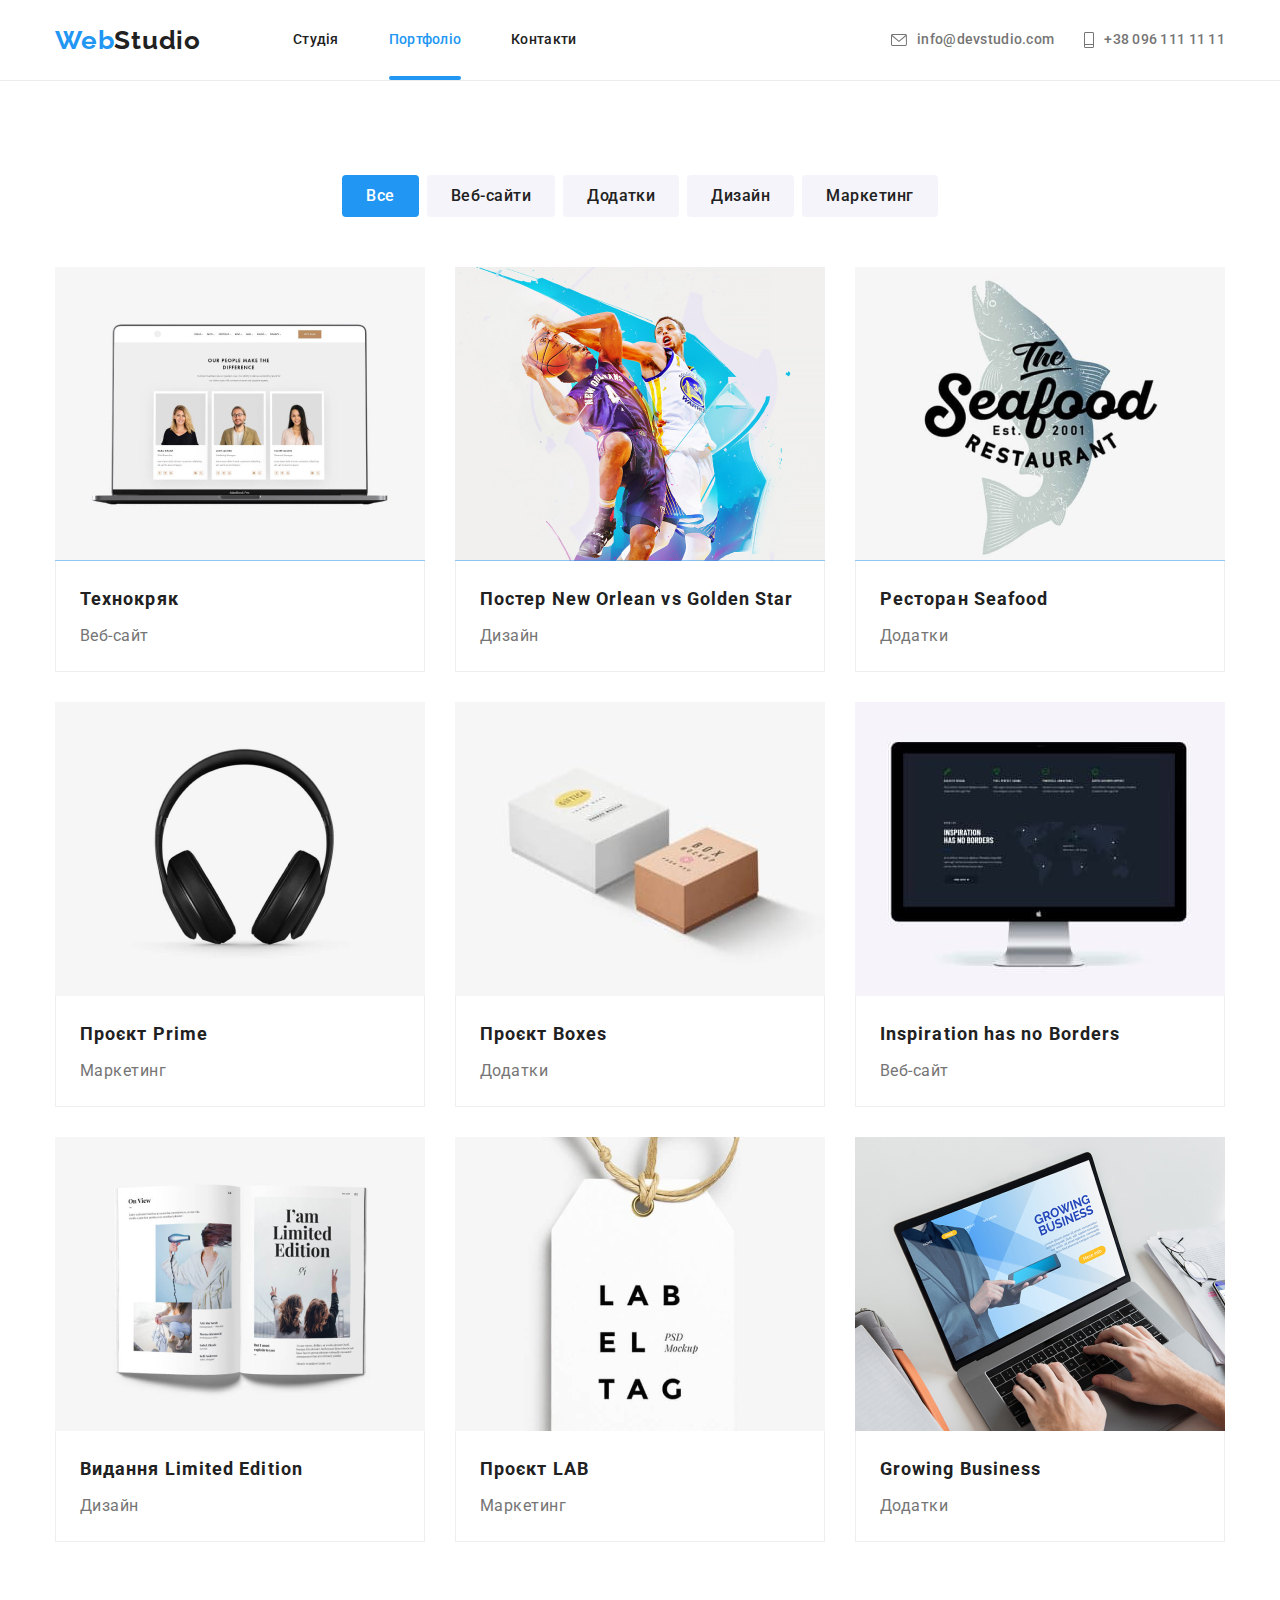
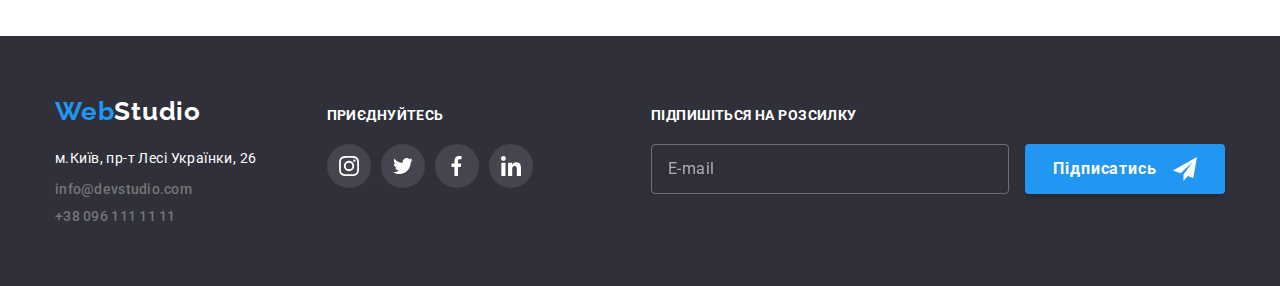
==== portfolio.html @ db5a084f "Initial commit" ====
<!DOCTYPE html>
<html lang="uk">
  <head>
    <meta charset="UTF-8" />
    <meta http-equiv="X-UA-Compatible" content="IE=edge" />
    <meta name="viewport" content="width=device-width, initial-scale=1.0" />
    <title>Портфоліо</title>

    <link rel="preconnect" href="https://fonts.googleapis.com" />
    <link rel="preconnect" href="https://fonts.gstatic.com" crossorigin />
    <link
      href="https://fonts.googleapis.com/css2?family=Raleway:wght@700&family=Roboto:wght@400;500;700;900&display=swap"
      rel="stylesheet"
    />
    <link
      rel="stylesheet"
      href="https://cdnjs.cloudflare.com/ajax/libs/modern-normalize/1.1.0/modern-normalize.min.css"
    />
    <link rel="stylesheet" href="./css/styles.css" />
  </head>

  <body>
    <header class="header">
      <!--Навігація сайту-->
      <div class="container header-container">
        <nav class="main-nav">
          <a href="./index.html" class="logo"> Web<span class="logo-header">Studio</span> </a>
          <ul class="site-nav">
            <li class="item"><a class="link" href="./index.html">Студія</a></li>
            <li class="item"><a class="link current" href="./portfolio.html">Портфоліо</a></li>
            <li class="item"><a class="link" href="">Контакти</a></li>
          </ul>
        </nav>

        <ul class="auth-nav">
          <li class="item">
            <a class="contact" href="mailto:info@devstudio.com">
              <svg class="icon-header" width="16px" height="12px">
                <use href="./images/icons.svg#icon-mail"></use>
              </svg>
              info@devstudio.com
            </a>
          </li>
          <li class="item">
            <a class="contact" href="tel:+380961111111">
              <svg class="icon-header" width="10px" height="16px">
                <use href="./images/icons.svg#icon-phone"></use>
              </svg>
              +38 096 111 11 11
            </a>
          </li>
        </ul>
      </div>
    </header>

    <main>
      <!--Фільтр-->
      <section class="section option">
        <div class="container">
          <ul class="option-list">
            <li class="option-item">
              <button class="option-btn active" type="button">Все</button>
            </li>
            <li class="option-item"><button class="option-btn" type="button">Веб-сайти</button></li>
            <li class="option-item"><button class="option-btn" type="button">Додатки</button></li>
            <li class="option-item"><button class="option-btn" type="button">Дизайн</button></li>
            <li class="option-item"><button class="option-btn" type="button">Маркетинг</button></li>
          </ul>

          <!--Приклади робіт-->
          <ul class="portfolio">
            <li class="portfolio-item">
              <a class="portfolio-link" href="">
                <div class="portfolio-box">
                  <img class="portfolio-img" src="./images/pf-techno.jpg" alt="Люди" width="370" />
                  <p class="portfolio-overlay">
                    Ресурс пропонує комплексні пропозиції з різним рівнем функціоналу та сервісів.
                    Все це дозволить відвідувачу отримати вичерпні відомості про компанію чи
                    приватну особу.
                  </p>
                </div>
                <div class="portfolio-wrap">
                  <h2 class="portfolio-title">Технокряк</h2>
                  <p class="portfolio-text">Веб-сайт</p>
                </div>
              </a>
            </li>

            <li class="portfolio-item">
              <a class="portfolio-link" href="">
                <div class="portfolio-box">
                  <img
                    class="portfolio-img"
                    src="./images/pf-poster.jpg"
                    alt="Баскетбол"
                    width="370"
                  />
                  <p class="portfolio-overlay">
                    Ресурс пропонує комплексні пропозиції з різним рівнем функціоналу та сервісів.
                    Все це дозволить відвідувачу отримати вичерпні відомості про компанію чи
                    приватну особу.
                  </p>
                </div>
                <div class="portfolio-wrap">
                  <h2 class="portfolio-title">Постер New Orlean vs Golden Star</h2>
                  <p class="portfolio-text">Дизайн</p>
                </div>
              </a>
            </li>

            <li class="portfolio-item">
              <a class="portfolio-link" href="">
                <div class="portfolio-box">
                  <img
                    class="portfolio-img"
                    src="./images/pf-seafood.jpg"
                    alt="Ресторан"
                    width="370"
                  />
                  <p class="portfolio-overlay">
                    Ресурс пропонує комплексні пропозиції з різним рівнем функціоналу та сервісів.
                    Все це дозволить відвідувачу отримати вичерпні відомості про компанію чи
                    приватну особу.
                  </p>
                </div>
                <div class="portfolio-wrap">
                  <h2 class="portfolio-title">Ресторан Seafood</h2>
                  <p class="portfolio-text">Додатки</p>
                </div>
              </a>
            </li>

            <li class="portfolio-item">
              <a class="portfolio-link" href="">
                <div class="portfolio-box">
                  <img
                    class="portfolio-img"
                    src="./images/pf-prime.jpg"
                    alt="Навушники"
                    width="370"
                  />
                  <p class="portfolio-overlay">
                    Ресурс пропонує комплексні пропозиції з різним рівнем функціоналу та сервісів.
                    Все це дозволить відвідувачу отримати вичерпні відомості про компанію чи
                    приватну особу.
                  </p>
                </div>
                <div class="portfolio-wrap">
                  <h2 class="portfolio-title">Проєкт Prime</h2>
                  <p class="portfolio-text">Маркетинг</p>
                </div>
              </a>
            </li>

            <li class="portfolio-item">
              <a class="portfolio-link" href="">
                <div class="portfolio-box">
                  <img class="portfolio-img" src="./images/pf-box.jpg" alt="Коробки" width="370" />
                  <p class="portfolio-overlay">
                    Ресурс пропонує комплексні пропозиції з різним рівнем функціоналу та сервісів.
                    Все це дозволить відвідувачу отримати вичерпні відомості про компанію чи
                    приватну особу.
                  </p>
                </div>
                <div class="portfolio-wrap">
                  <h2 class="portfolio-title">Проєкт Boxes</h2>
                  <p class="portfolio-text">Додатки</p>
                </div>
              </a>
            </li>

            <li class="portfolio-item">
              <a class="portfolio-link" href="">
                <div class="portfolio-box">
                  <img
                    class="portfolio-img"
                    src="./images/pf-inspiration.jpg"
                    alt="Монітор"
                    width="370"
                  />
                  <p class="portfolio-overlay">
                    Ресурс пропонує комплексні пропозиції з різним рівнем функціоналу та сервісів.
                    Все це дозволить відвідувачу отримати вичерпні відомості про компанію чи
                    приватну особу.
                  </p>
                </div>
                <div class="portfolio-wrap">
                  <h2 class="portfolio-title">Inspiration has no Borders</h2>
                  <p class="portfolio-text">Веб-сайт</p>
                </div>
              </a>
            </li>

            <li class="portfolio-item">
              <a class="portfolio-link" href="">
                <div class="portfolio-box">
                  <img class="portfolio-img" src="./images/pf-le.jpg" alt="Журнал" width="370" />
                  <p class="portfolio-overlay">
                    Ресурс пропонує комплексні пропозиції з різним рівнем функціоналу та сервісів.
                    Все це дозволить відвідувачу отримати вичерпні відомості про компанію чи
                    приватну особу.
                  </p>
                </div>
                <div class="portfolio-wrap">
                  <h2 class="portfolio-title">Видання Limited Edition</h2>
                  <p class="portfolio-text">Дизайн</p>
                </div>
              </a>
            </li>

            <li class="portfolio-item">
              <a class="portfolio-link" href="">
                <div class="portfolio-box">
                  <img class="portfolio-img" src="./images/pf-lab.jpg" alt="Бірка" width="370" />
                  <p class="portfolio-overlay">
                    Ресурс пропонує комплексні пропозиції з різним рівнем функціоналу та сервісів.
                    Все це дозволить відвідувачу отримати вичерпні відомості про компанію чи
                    приватну особу.
                  </p>
                </div>
                <div class="portfolio-wrap">
                  <h2 class="portfolio-title">Проєкт LAB</h2>
                  <p class="portfolio-text">Маркетинг</p>
                </div>
              </a>
            </li>

            <li class="portfolio-item">
              <a class="portfolio-link" href="">
                <div class="portfolio-box">
                  <img class="portfolio-img" src="./images/pf-gb.jpg" alt="Бізнес" width="370" />
                  <p class="portfolio-overlay">
                    Ресурс пропонує комплексні пропозиції з різним рівнем функціоналу та сервісів.
                    Все це дозволить відвідувачу отримати вичерпні відомості про компанію чи
                    приватну особу.
                  </p>
                </div>
                <div class="portfolio-wrap">
                  <h2 class="portfolio-title">Growing Business</h2>
                  <p class="portfolio-text">Додатки</p>
                </div>
              </a>
            </li>
          </ul>
        </div>
      </section>
    </main>

    <footer class="footer">
      <div class="container footer-container">
        <div class="footer-info">
          <a class="logo" href="./index.html"> Web<span class="accent-footer">Studio</span> </a>
          <address class="address">м.Київ, пр-т Лесі Українки, 26</address>
          <ul class="footer-link">
            <li class="footer-item">
              <a class="contact" href="mailto:info@devstudio.com">info@devstudio.com</a>
            </li>
            <li class="footer-item">
              <a class="contact" href="tel:+380961111111">+38 096 111 11 11</a>
            </li>
          </ul>
        </div>
        <div class="join-container">
          <span class="footer-join">Приєднуйтесь</span>
          <ul class="footer-socials-list">
            <li class="footer-socials-item">
              <a class="footer-socials-link" href="https://www.instagram.com/">
                <svg class="footer-socials-icon" width="20px" height="20px">
                  <use href="./images/icons.svg#icon-instagram"></use>
                </svg>
              </a>
            </li>
            <li class="footer-socials-item">
              <a class="footer-socials-link" href="https://twitter.com/?lang=uk">
                <svg class="footer-socials-icon" width="20px" height="20px">
                  <use href="./images/icons.svg#icon-twitter"></use>
                </svg>
              </a>
            </li>
            <li class="footer-socials-item">
              <a class="footer-socials-link" href="https://uk-ua.facebook.com/">
                <svg class="footer-socials-icon" width="20px" height="20px">
                  <use href="./images/icons.svg#icon-facebook"></use>
                </svg>
              </a>
            </li>
            <li class="footer-socials-item">
              <a class="footer-socials-link" href="https://www.linkedin.com/home">
                <svg class="footer-socials-icon" width="20px" height="20px">
                  <use href="./images/icons.svg#icon-linkedin"></use>
                </svg>
              </a>
            </li>
          </ul>
        </div>
        <div class="subscribe-container">
          <b class="footer-subscribe">Підпишіться на розсилку</b>
          <form class="subscribe-form" name="subscribe">
            <input class="subscribe-input" type="email" name="email" placeholder="E-mail" />
            <button class="subscribe-btn" type="submit">
              Підписатись
              <svg class="subscribe-icon" width="24" height="24">
                <use href="./images/icons.svg#icon-send"></use>
              </svg>
            </button>
          </form>
        </div>
      </div>
    </footer>
    <script src="./js/modal.js"></script>
  </body>
</html>
---- css/styles.css ----
:root {
  /*основний колір*/
  --primary-text-color: #757575;
  /*колір hover, focus, overlay*/
  --accent-color: #2196F3;
  /*колір заголовків*/
  --title-text-color: #212121;
  --white-color: #FFFFFF;
  --baner-color: #2F303A;
  --button-color: #F5F4FA;
  --icon-color:#AFB1B8;
  --bg-color-icon:#FFFFFF1A;
  --border-color:#EEEEEE;
  --animation:250ms cubic-bezier(0.4, 0, 0.2, 1);
}

body {
  color: var(--primary-text-color);
  font-family: 'Roboto', sans-serif;
}

/* Утиліти */
li {
  list-style-type: none;
  /*Видалено маркери списку*/
}

*,
*::before,
*::after {
  box-sizing: border-box;
}

.container {
  width: 1200px;
  margin-left: auto;
  margin-right: auto;
  padding-left: 15px;
  padding-right: 15px; 
}

h1,
h2,
h3,
h4,
h5,
p,
ul {
  margin-top: 0;
  margin-bottom: 0;
  padding: 0;
}

.section {
  padding-top: 94px;
  padding-bottom: 94px;
}

/*Header Logo*/

.header {
  border-bottom: 1px solid #ECECEC;

  background-color: var(--white-color);
}

.header-container {
  display: flex;
  align-content: center;
}

.main-nav {
  display: flex;
  align-items: center;
}

.logo {
  width: 145px;

  color: var(--accent-color);

  font-family: 'Raleway';
  font-weight: 700;
  font-size: 26px;
  line-height: 1.19;
  letter-spacing: 0.03em;
  text-decoration: none;
}

.logo-header {
  color: var(--title-text-color);
}

.accent-footer {
  color: var(--white-color);
}

/*Header Nav*/

.site-nav {
  display: flex;
  margin-left: 93px;
}

.site-nav .link {
  position: relative;
  display: block;
  padding-top: 32px;
  padding-bottom: 32px;
    
  color: var(--title-text-color);

  transition: color var(--animatiom);

  font-weight: 500;
  font-size: 14px;
  line-height: 1.14;
  letter-spacing: 0.02em;
  text-decoration: none;
}

.site-nav .link:hover {
  color: var(--accent-color);
}

.site-nav .link:focus {
  color: var(--accent-color);
}

.site-nav .link.current {
  color: var(--accent-color);
}

.site-nav .item:not(:last-child) {
  margin-right: 50px;
}

.site-nav .link.current::after {
  content: '';
  position: absolute;
  display: block;
  left: 0;
  bottom: 0;
    
  width: 100%;
  height: 4px;

  background-color: var(--accent-color);

  border-radius: 2px;
}

.auth-nav {
  display: flex;
  margin-left: auto;
  align-items: center;
  justify-content: center;
}

.auth-nav .contact {
  display: inline-flex;
  padding-top: 32px;
  padding-bottom: 32px;
  align-items: center;
  
  color: inherit;

  transition: color var(--animation);
  
  font-weight: 500;
  font-size: 14px;
  line-height: 1.14;
  letter-spacing: 0.02em;
  text-decoration: none;
  }

.icon-header {
  display: inline-block;
  margin-right: 10px;
  fill: currentColor;  
}

.auth-nav .contact:hover {
  color: var(--accent-color);
}

.auth-nav .contact:focus {
  color: var(--accent-color);
}

.auth-nav .item:not(:last-child) {
  margin-right: 30px;
}

/*Footer*/
.footer {
  padding-top: 60px;
  padding-bottom: 60px;
  background-color: var(--baner-color);
}

.address {
  margin-top: 20px;

  color: var(--white-color);

  font-style: normal;
  font-size: 14px;
  line-height: 1.71;
  letter-spacing: 0.03em;
}

.footer-link {
  margin-top: 9px;
}

.footer-link .contact {
  transition: color var (--animation);

  color: var(--primary-text-color);

  font-weight: 500;
  font-size: 14px;
  line-height: 1.14;
  letter-spacing: 0.02em;
  text-decoration: none;
}

.footer-link .contact:hover {
  color: var(--accent-color);
}

.footer-link .contact:focus {
  color: var(--accent-color);
}

.footer-item:not(:first-child) {
  margin-top: 9px;
}

.footer-container {
  display: flex;
  align-items: baseline;
}

.join-container {
  display: flex;
  flex-direction: column;
  margin-left: 70px;  
}

.footer-join {
  margin-bottom: 20px;

  color: var(--white-color);

  font-family: 'Roboto';
  font-weight: 700;
  font-size: 14px;
  line-height: 1.14;
  letter-spacing: 0.03em;
  text-transform: uppercase;
}

.footer-socials-list {
  display: flex;
  gap: 10px;
}

.footer-socials-link {
  display: flex;
  align-items: center;
  justify-content: center;
  border-radius: 50%;

  width: 44px;
  height: 44px;

  background-color: var(--bg-color-icon);

  transition: background-color var(--animation);
}

.footer-socials-link:hover {
  background-color: var(--accent-color);
}

.footer-socials-link:focus {
  background-color: var(--accent-color);
}

.footer-socials-icon {
  fill: var(--white-color);
}

.subscribe-container {
  margin-left: auto;
} 

.footer-subscribe {
  display: block;
  margin-bottom: 20px;
  
  font-size: 14px;
  line-height: 1.14;
  letter-spacing: 0.03em;
  text-transform: uppercase;

  color: var(--white-color);
}

.subscribe-input {
  width: 358px;
  padding-left: 16px;
  padding-top: 14px;
  padding-bottom: 14px;

  background-color: inherit;
  color: rgba(255, 255, 255, 0.6);

  font-weight: 400;
  line-height: 1.25;
  letter-spacing: 0.03em;

  border: 1px solid rgba(255, 255, 255, 0.3);
  filter: drop-shadow(0px 4px 4px rgba(0, 0, 0, 0.15));
  border-radius: 4px;
}

.subscribe-input:focus {
  outline: none;
}

.subscribe-input::placeholder {
  font-weight: 400;
  line-height: 1.25;
  letter-spacing: 0.03em;

  color: inherit
}

.subscribe-btn {
  display: inline-flex;
  align-items: center;
  justify-content: center;

  min-width: 200px;
  padding: 10px 2px;
  margin-left: 12px;

  color: var(--white-color);
  background-color: var(--accent-color);

  font-weight: 700;
  line-height: 1.88;
  letter-spacing: 0.06em;

  box-shadow: 0px 4px 4px rgba(0, 0, 0, 0.15);
  border-radius: 4px;
  border: none;

  cursor: pointer;
}

.subscribe-icon {
  fill: var(--white-color);
  margin-left: 16px;
}

                    /*Main Studio*/

/*Hero*/
.hero {
  padding-top: 200px;
  padding-bottom: 200px;
  margin-left: auto;
  margin-right: auto;
  max-width: 1600px;
  
  background-color: var(--baner-color);
  background-image: linear-gradient(to right,
       rgba(47, 48, 58, 0.4),
       rgba(47, 48, 58, 0.4)),
       url(../images/banner.jpg);      
  background-repeat: no-repeat;
  background-position: center;
  background-size: cover;

  text-align: center;  
}

.hero-title {
  margin-bottom: 30px;

  color: var(--white-color);

  font-weight: 900;
  font-size: 44px;
  line-height: 1.36;
  letter-spacing: 0.06em;
  text-transform: uppercase;
}

.hero-btn {
  min-width: 200px;
  padding-top: 10px;
  padding-left: 32px;
  padding-right: 32px;
  padding-bottom: 10px;
  border-radius: 4px;
  border: none;

  background-color: var(--accent-color);
  color: var(--white-color);

  font-family: inherit;
  font-weight: 700;
  font-size: 16px;
  line-height: 1.88;
  letter-spacing: 0.06em;
  cursor: pointer;

  box-shadow: 0px 4px 4px rgba(0, 0, 0, 0.15);
}

/*Benefits*/

.benefits {
  padding-bottom: 47px;
}

.container-benefits {
  display: flex;
  align-items: center;
  justify-content: center;
  margin-bottom: 30px;

  min-height: 120px;

  border-radius: 4px;
  border: transparent;

  background-color: var(--button-color);
}

.benefits-icon {
  width: 70px;
  height: 70px;

  color: var(--title-text-color);
}

.benefits-list {
  display: flex;
  flex-wrap: wrap;  
}

.benefits-item {
  width: 270px;
  margin-right: 30px;
}

.benefits-item:last-child {
  margin-right: 0;
}

.benefits-subtitle {
  margin-bottom: 10px;

  color: var(--title-text-color);

  font-weight: 700;
  font-size: 14px;
  line-height: 1.14;
  letter-spacing: 0.03em;
  text-transform: uppercase;
}

.benefits-text {
  font-size: 14px;
  line-height: 1.71;
  letter-spacing: 0.03em;
}

/*Works*/
.work {
  padding-top: 47px;
}

.work-title {
  margin-bottom: 50px;

  color: var(--title-text-color);

  font-weight: 700;
  font-size: 36px;
  line-height: 1.17;
  text-align: center;
  letter-spacing: 0.03em;
}

.work-list {
  display: flex;
  gap: 30px;
}

.work-item {
  width: 370px;
}

.work-box {
  position: relative;
}

.work-img {
  vertical-align: top;
}

.work-label {
  position: absolute;
  right: 0;
  left: 0;
  bottom: 0;
  padding: 27px 0;

  color: var(--white-color);
  background-color: #2F303ACC;

  font-weight: 700;
  font-size: 14px;
  line-height: 1.14;
  text-align: center;
  letter-spacing: 0.03em;
  text-transform: uppercase;
}

/*Team*/
.team {
  background-color: var(--button-color);
}

.team-title {
  margin-bottom: 50px;

  color: var(--title-text-color);

  font-weight: 700;
  font-size: 36px;
  line-height: 1.17;
  text-align: center;
  letter-spacing: 0.03em;
}

.team-list {
  display: flex;
}

.team-item {
  width: 270px;

  background-color: var(--white-color);

  box-shadow: 0px 1px 3px rgba(0, 0, 0, 0.12), 0px 1px 1px rgba(0, 0, 0, 0.14), 0px 2px 1px rgba(0, 0, 0, 0.2);
  border-radius: 0px 0px 4px 4px;
}

.team-item:not(:last-child) {
  margin-right: 30px;
}

.team-foto {
  display: block;
}

.team-wrap {
  padding-top:30px;
  padding-bottom: 30px;
}

.team-name {
  margin-bottom: 10px;

  color: var(--title-text-color);

  font-weight: 500;
  font-size: 16px;
  line-height: 1.19;
  letter-spacing: 0.03em;
  text-align: center;
}

.team-position {
  margin-bottom: 16px;

  font-size: 16px;
  line-height: 1.19;
  letter-spacing: 0.03em;
  text-align: center;
}

.team-socials-list {
  display: flex;
  gap: 10px;
  align-items: center;
  justify-content: center;
}

.team-socials-link {
  display: flex;
  align-items: center;
  justify-content: center;
  border-radius: 50%;
    
  width: 44px;
  height: 44px;

  transition: background-color var(--animation); 
}

.socials-icon {
  fill:var(--icon-color);
  transition: fill var(--animation);
}

.team-socials-link:hover .socials-icon {
  fill: var(--white-color);
}

.team-socials-link:focus .socials-icon {
  fill: var(--white-color);
}

.team-socials-link:hover {
  background-color: var(--accent-color);
}

.team-socials-link:focus {
  background-color: var(--accent-color);
}

/* Clients */
.clients-title {
  margin-bottom: 50px;
  
  color: var(--title-text-color);

  font-weight: 700;
  font-size: 36px;
  line-height: 1.17;
  text-align: center;
  letter-spacing: 0.03em;
}

.clients-list {
  display: flex;
  gap: 30px;
}

.clients-link {
  display: flex;
  align-items: center;
  justify-content: center;

  color: var(--icon-color);

  width: 170px;
  height: 92px; 
 
  border: 1px solid var(--icon-color);
  border-radius: 4px;  

  transition: border-color var(--animation);
  
  text-decoration: none;
}

.clients-icon {
  fill: currentColor;
  transition: fill var(--animation);
}

.clients-link:hover .clients-icon {
  fill: var(--accent-color);
}

.clients-link:focus .clients-icon {
  fill: var(--accent-color);
}

.clients-link:hover {
  border-color: var(--accent-color);
}

.clients-link:focus {
  border-color: var(--accent-color);
}

/*Portfolio*/
.option-list {
  display: flex;
  margin-bottom: 50px;
  justify-content: center;
}

.option-item:not(:last-child) {
  margin-right: 8px;
}

.option-btn {
  padding-top: 6px;
  padding-left: 22px;
  padding-right: 22px;
  padding-bottom: 6px;
  border-radius: 4px;
  border-color: transparent;

  background-color: var(--button-color);
  color: var(--title-text-color);

  transition: color var(--animation), background-color var(--animation);

  font-family: inherit;
  font-weight: 500;
  font-size: 16px;
  line-height: 1.62;
  letter-spacing: 0.03em;
  cursor: pointer;
}

.active {
  background-color: var(--accent-color);
  color: var(--white-color);
}

.option-btn:hover {
  background-color: var(--accent-color);
  color: var(--white-color);
}

.portfolio {
  display: flex;
  flex-wrap: wrap;
  margin-left: -30px;
  margin-top: -30px;
}

.portfolio-item {
  flex-basis: calc(100% / 3 - 60px);
  margin-left: 30px;
  margin-top: 30px;
}

.portfolio-link {
  display: block;
  text-decoration: none;  

  transition: box-shadow var(--animation));
}

.portfolio-link:hover {
  box-shadow: 0px 1px 1px rgba(0, 0, 0, 0.12), 0px 4px 4px rgba(0, 0, 0, 0.06), 1px 4px 6px rgba(0, 0, 0, 0.16);
}

.portfolio-link:focus {
  box-shadow: 0px 1px 1px rgba(0, 0, 0, 0.12), 0px 4px 4px rgba(0, 0, 0, 0.06), 1px 4px 6px rgba(0, 0, 0, 0.16);
}

.portfolio-img {
  display: block;  
}

.portfolio-box {
  position: relative;
  overflow: hidden;
}

.portfolio-overlay {
  position: absolute;
  bottom: 0;
  left: 0;
  transform: translateY(100%);
  transition: transform var(--animation);

  padding: 63px 24px;

  color: var(--white-color);
  background-color:#2196F3E5;
  
  font-weight: 400;
  font-size: 18px;
  line-height: 1.56;    
  letter-spacing: 0.03em;
}

.portfolio-link:hover .portfolio-overlay {
  transform: translateY(0%);
}

.portfolio-wrap {
  padding:20px 24px;
  border: 1px solid #EEEEEE;
  border-top: none;
  }

.portfolio-title {
  margin-bottom: 4px;

  color: var(--title-text-color);

  font-weight: 700;
  font-size: 18px;
  line-height: 2;
  letter-spacing: 0.06em;
}

.portfolio-text {
  color: var(--primary-text-color);

  font-size: 16px;
  line-height: 1.88;
  letter-spacing: 0.03em;
}

/* Modal-Feedback */
.backdrop {
  position: fixed;
  left: 0;
  top: 0;
  width: 100%;
  height: 100%;
  background-color: rgba(0, 0, 0, 0.2);
  
  opacity: 1;
  transition: opacity var(--animation);
}

.backdrop.is-hidden {
  opacity: 0;
  visibility: hidden;
  pointer-events: none;  
}

.backdrop.is-hidden .modal {
  transform: translate(-50%, -50%) scale(1.2);
  opacity: 0;
}

.modal {
  position: absolute;
  top: 50%;
  left: 50%;
  padding: 40px;

  width: 528px;
  min-height: 581px;
    
  opacity: 1;
  visibility: visible;
  transform: translate(-50%, -50%) scale(1);
  transition: transform var(--animation), opacity var(--animation) ;

  border-radius: 4px;

  background-color:var(--white-color) ;
  box-shadow: 0px 1px 3px rgba(0, 0, 0, 0.12), 0px 1px 1px rgba(0, 0, 0, 0.14), 0px 2px 1px rgba(0, 0, 0, 0.2);
}

.btn-close {
  position: absolute;
  right: 8px;
  top: 8px;

  width: 30px;
  height: 30px;

  display: flex;
  align-items: center;
  justify-content: center;
  transition: fill var(--animation);

  background-color: var(--white-color);
  background-size: contain;
  
  border: 1px solid #0000001A;
  border-radius: 50%;

  cursor: pointer;  
}

.btn-close:hover,
.btn-close:focus {
  fill: var(--accent-color);
}

.form-title {
  margin-bottom: 12px;
  
  color: var(--title-text-color);

  font-weight: 700;
  font-size: 20px;
  letter-spacing: 0.03em;  
  text-align: center;
}

.form-field {
  display: flex;
  flex-direction: column;
  margin: auto;
  gap: 4px;
  margin-bottom: 10px;
}

.form-field-title {
  font-size: 12px;
  line-height: 1.17;
  letter-spacing: 0.01em;
} 

.form-wrap {
  position: relative;
}

.form-input,
.form-textarea {
width: 100%;

border: 1px solid rgba(33, 33, 33, 0.2);
border-radius: 4px;
transition: border-color var(--animation);
}

.form-input {
  padding-top: 12px;
  padding-bottom: 12px;
  padding-left: 42px;
}

.form-icon {
  position: absolute;
  top: 50%;
  left: 15px;
  transform: translateY(-50%);
  
  fill:var(--title-text-color);  

  transition: fill var(--animation);
}

.form-input:focus,
.form-textarea:focus {
  border-color: var(--accent-color);
  cursor: pointer;
  outline: none;
}

.form-input:focus + .form-icon {
  fill:var(--accent-color);
}

.form-feedback {
  display: flex;
  flex-direction: column;
  margin: auto;
  gap: 4px;
}

.form-textarea {
  resize: none;                  
  height: 120px;
  padding: 12px 16px;
   
  font-size: 14px;
  letter-spacing: 0.01em;
}

.form-textarea::placeholder {
  color: rgba(117, 117, 117, 0.5);
}

.form-agree {
  position: relative;
  display: block;
  margin-top: 20px;
  margin-bottom: 30px;
    
  font-size: 14px;
  line-height: 1.71;
  letter-spacing: 0.03em;

  text-align: center;  
}

.form-agree-checkbox {
  position: absolute;
  width: 1px;
  height: 1px;
  margin: -1px;
  border: 0;
  padding: 0;
  white-space: nowrap;
  clip-path: inset(100%);
  clip: rect(0 0 0 0);
  overflow: hidden;  
}

.form-icon-checkbox {
  position: absolute;
  top: 50%;
  left: 14px;
  transform: translateY(-50%);
  
  opacity: 1;
  
  fill: var(--title-text-color);
}

.form-icon-check {
  position: absolute;
  top: 50%;
  left: 14px;
  transform: translateY(-50%);
  opacity: 0;

  fill:var(--accent-color);

  transition: opacity var(--animation);
}

.form-agree-checkbox:checked ~ .form-icon-check {
  opacity: 1;
}

.form-agree-link {
  color: var(--accent-color);
}

.form-send-btn {
  display: block;
  margin: auto;
  width: 200px;
  height: 50px;
  padding: 0;

  background-color: #188CE8;
  color:var(--white-color);
  
  font-weight: 700;
  line-height: 1.88;
  letter-spacing: 0.06em;

  box-shadow: 0px 4px 4px rgba(0, 0, 0, 0.15);
  border-radius: 4px;
  border: transparent;

  cursor: pointer;
}
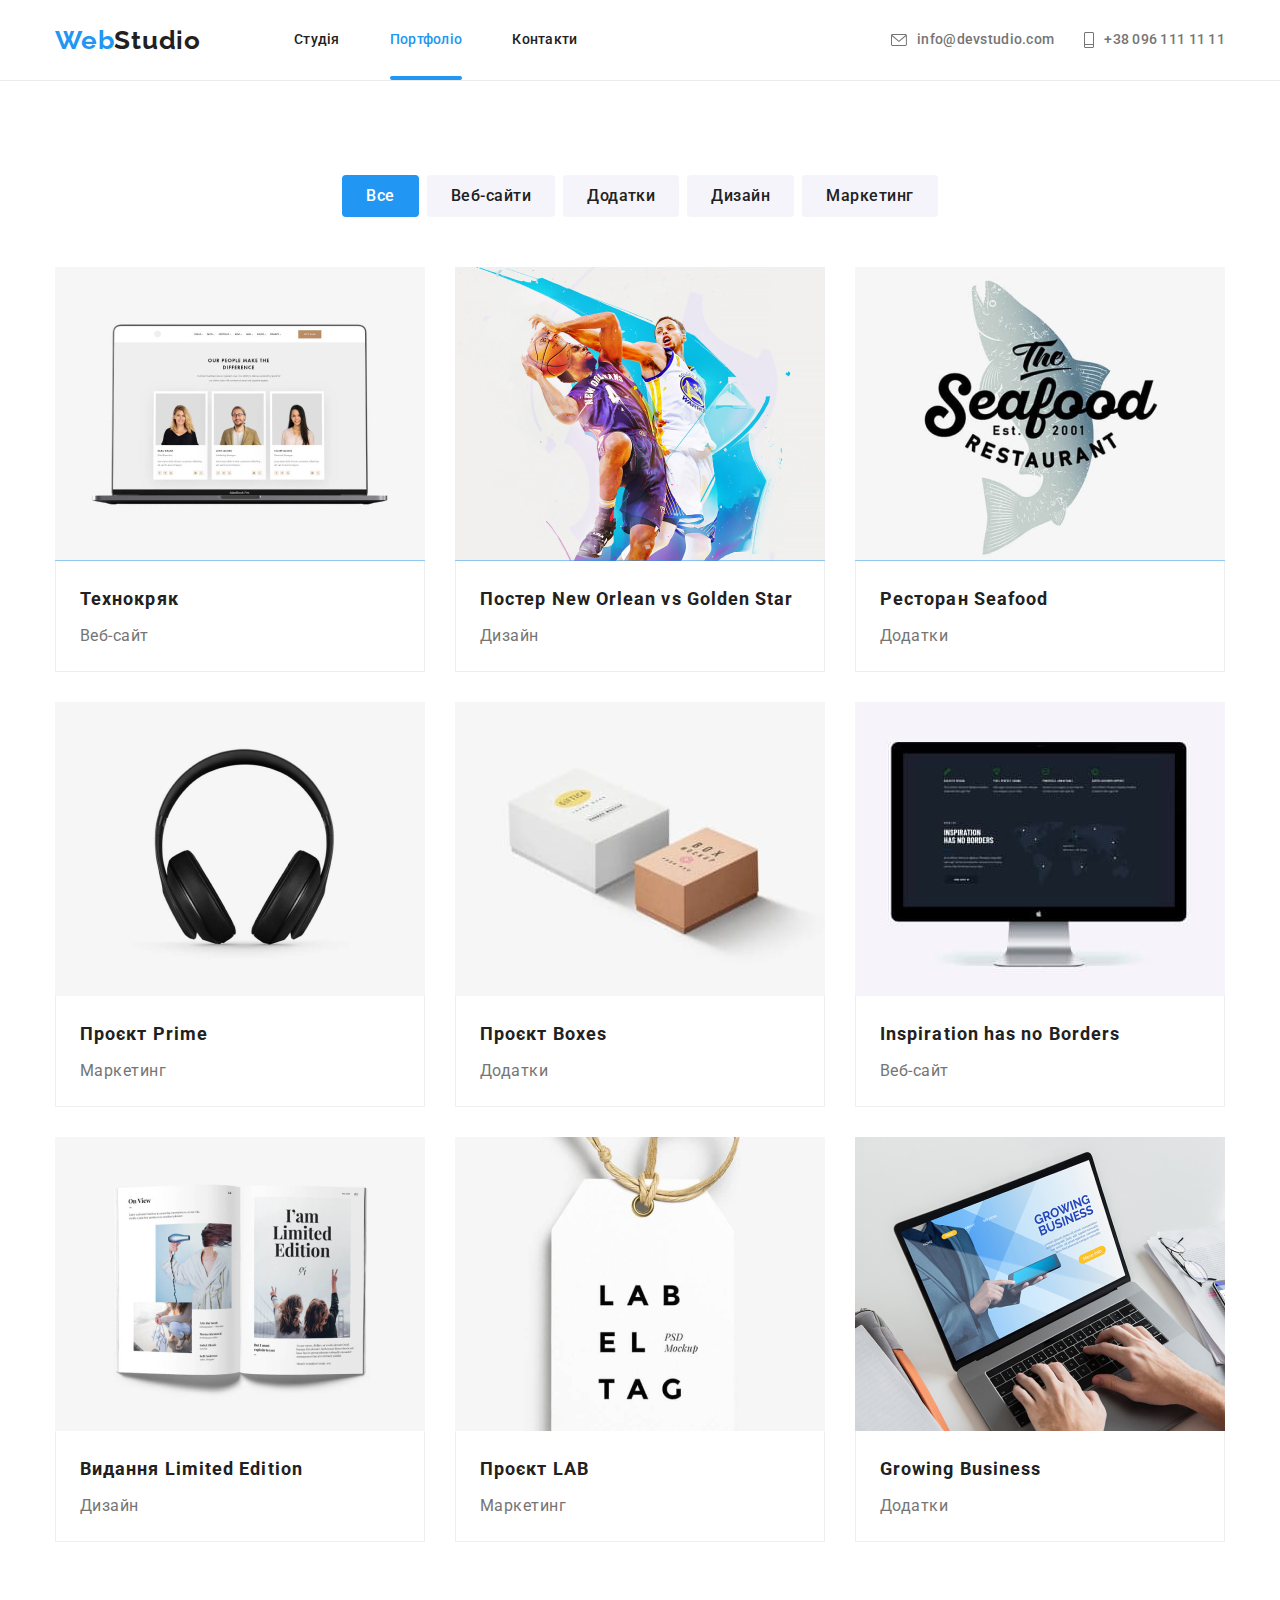
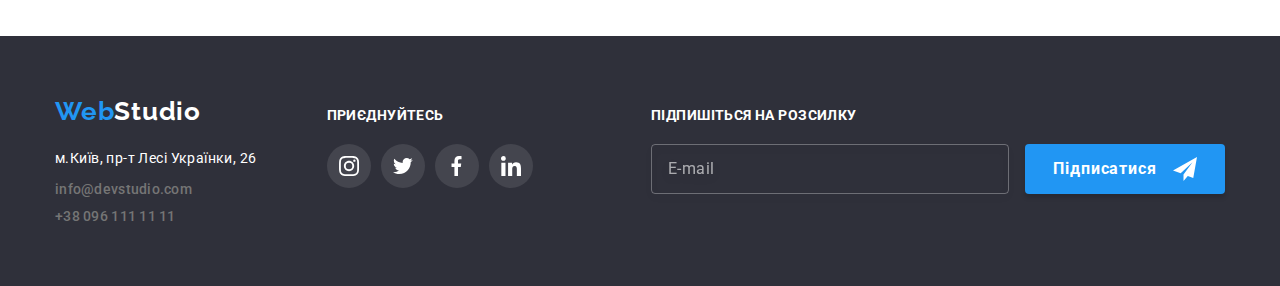
==== commit 911cce39: "Created classes to BEM" ====
--- a/portfolio.html
+++ b/portfolio.html
@@ -20,30 +20,36 @@
   </head>
 
   <body>
+    <!--Site navigation-->
     <header class="header">
-      <!--Навігація сайту-->
-      <div class="container header-container">
+      <div class="container header__container">
         <nav class="main-nav">
-          <a href="./index.html" class="logo"> Web<span class="logo-header">Studio</span> </a>
-          <ul class="site-nav">
-            <li class="item"><a class="link" href="./index.html">Студія</a></li>
-            <li class="item"><a class="link current" href="./portfolio.html">Портфоліо</a></li>
-            <li class="item"><a class="link" href="">Контакти</a></li>
+          <a href="./index.html" class="logo"> Web<span class="logo__text--black">Studio</span> </a>
+          <ul class="main-nav__list">
+            <li class="main-nav__item">
+              <a class="main-nav__link" href="./index.html">Студія</a>
+            </li>
+            <li class="main-nav__item">
+              <a class="main-nav__link main-nav__link--active" href="./portfolio.html">Портфоліо</a>
+            </li>
+            <li class="main-nav__item">
+              <a class="main-nav__link" href="">Контакти</a>
+            </li>
           </ul>
         </nav>
 
         <ul class="auth-nav">
-          <li class="item">
-            <a class="contact" href="mailto:info@devstudio.com">
-              <svg class="icon-header" width="16px" height="12px">
+          <li class="auth-nav__item">
+            <a class="auth-nav__link" href="mailto:info@devstudio.com">
+              <svg class="auth-nav__icon" width="16px" height="12px">
                 <use href="./images/icons.svg#icon-mail"></use>
               </svg>
               info@devstudio.com
             </a>
           </li>
-          <li class="item">
-            <a class="contact" href="tel:+380961111111">
-              <svg class="icon-header" width="10px" height="16px">
+          <li class="auth-nav__item">
+            <a class="auth-nav__link" href="tel:+380961111111">
+              <svg class="auth-nav__icon" width="10px" height="16px">
                 <use href="./images/icons.svg#icon-phone"></use>
               </svg>
               +38 096 111 11 11
@@ -54,190 +60,198 @@
     </header>
 
     <main>
-      <!--Фільтр-->
+      <!--Filter-->
       <section class="section option">
         <div class="container">
-          <ul class="option-list">
-            <li class="option-item">
-              <button class="option-btn active" type="button">Все</button>
-            </li>
-            <li class="option-item"><button class="option-btn" type="button">Веб-сайти</button></li>
-            <li class="option-item"><button class="option-btn" type="button">Додатки</button></li>
-            <li class="option-item"><button class="option-btn" type="button">Дизайн</button></li>
-            <li class="option-item"><button class="option-btn" type="button">Маркетинг</button></li>
-          </ul>
-
-          <!--Приклади робіт-->
+          <ul class="option__list">
+            <li class="option__item">
+              <button class="option__button option__button--active" type="button">Все</button>
+            </li>
+            <li class="option__item">
+              <button class="option__button" type="button">Веб-сайти</button>
+            </li>
+            <li class="option__item">
+              <button class="option__button" type="button">Додатки</button>
+            </li>
+            <li class="option__item">
+              <button class="option__button" type="button">Дизайн</button>
+            </li>
+            <li class="option__item">
+              <button class="option__button" type="button">Маркетинг</button>
+            </li>
+          </ul>
+
+          <!--Portfolio-->
           <ul class="portfolio">
-            <li class="portfolio-item">
-              <a class="portfolio-link" href="">
-                <div class="portfolio-box">
-                  <img class="portfolio-img" src="./images/pf-techno.jpg" alt="Люди" width="370" />
-                  <p class="portfolio-overlay">
-                    Ресурс пропонує комплексні пропозиції з різним рівнем функціоналу та сервісів.
-                    Все це дозволить відвідувачу отримати вичерпні відомості про компанію чи
-                    приватну особу.
-                  </p>
-                </div>
-                <div class="portfolio-wrap">
-                  <h2 class="portfolio-title">Технокряк</h2>
-                  <p class="portfolio-text">Веб-сайт</p>
-                </div>
-              </a>
-            </li>
-
-            <li class="portfolio-item">
-              <a class="portfolio-link" href="">
-                <div class="portfolio-box">
+            <li class="portfolio__item">
+              <a class="portfolio__link" href="">
+                <div class="portfolio__inner">
+                  <img class="portfolio__img" src="./images/pf-techno.jpg" alt="Люди" width="370" />
+                  <p class="portfolio__overlay">
+                    Ресурс пропонує комплексні пропозиції з різним рівнем функціоналу та сервісів.
+                    Все це дозволить відвідувачу отримати вичерпні відомості про компанію чи
+                    приватну особу.
+                  </p>
+                </div>
+                <div class="portfolio__wrap">
+                  <h2 class="portfolio__title">Технокряк</h2>
+                  <p class="portfolio__text">Веб-сайт</p>
+                </div>
+              </a>
+            </li>
+
+            <li class="portfolio__item">
+              <a class="portfolio__link" href="">
+                <div class="portfolio__inner">
                   <img
-                    class="portfolio-img"
+                    class="portfolio__img"
                     src="./images/pf-poster.jpg"
                     alt="Баскетбол"
                     width="370"
                   />
-                  <p class="portfolio-overlay">
-                    Ресурс пропонує комплексні пропозиції з різним рівнем функціоналу та сервісів.
-                    Все це дозволить відвідувачу отримати вичерпні відомості про компанію чи
-                    приватну особу.
-                  </p>
-                </div>
-                <div class="portfolio-wrap">
-                  <h2 class="portfolio-title">Постер New Orlean vs Golden Star</h2>
-                  <p class="portfolio-text">Дизайн</p>
-                </div>
-              </a>
-            </li>
-
-            <li class="portfolio-item">
-              <a class="portfolio-link" href="">
-                <div class="portfolio-box">
+                  <p class="portfolio__overlay">
+                    Ресурс пропонує комплексні пропозиції з різним рівнем функціоналу та сервісів.
+                    Все це дозволить відвідувачу отримати вичерпні відомості про компанію чи
+                    приватну особу.
+                  </p>
+                </div>
+                <div class="portfolio__wrap">
+                  <h2 class="portfolio__title">Постер New Orlean vs Golden Star</h2>
+                  <p class="portfolio__text">Дизайн</p>
+                </div>
+              </a>
+            </li>
+
+            <li class="portfolio__item">
+              <a class="portfolio__link" href="">
+                <div class="portfolio__inner">
                   <img
-                    class="portfolio-img"
+                    class="portfolio__img"
                     src="./images/pf-seafood.jpg"
                     alt="Ресторан"
                     width="370"
                   />
-                  <p class="portfolio-overlay">
-                    Ресурс пропонує комплексні пропозиції з різним рівнем функціоналу та сервісів.
-                    Все це дозволить відвідувачу отримати вичерпні відомості про компанію чи
-                    приватну особу.
-                  </p>
-                </div>
-                <div class="portfolio-wrap">
-                  <h2 class="portfolio-title">Ресторан Seafood</h2>
-                  <p class="portfolio-text">Додатки</p>
-                </div>
-              </a>
-            </li>
-
-            <li class="portfolio-item">
-              <a class="portfolio-link" href="">
-                <div class="portfolio-box">
+                  <p class="portfolio__overlay">
+                    Ресурс пропонує комплексні пропозиції з різним рівнем функціоналу та сервісів.
+                    Все це дозволить відвідувачу отримати вичерпні відомості про компанію чи
+                    приватну особу.
+                  </p>
+                </div>
+                <div class="portfolio__wrap">
+                  <h2 class="portfolio__title">Ресторан Seafood</h2>
+                  <p class="portfolio__text">Додатки</p>
+                </div>
+              </a>
+            </li>
+
+            <li class="portfolio__item">
+              <a class="portfolio__link" href="">
+                <div class="portfolio__inner">
                   <img
-                    class="portfolio-img"
+                    class="portfolio__img"
                     src="./images/pf-prime.jpg"
                     alt="Навушники"
                     width="370"
                   />
-                  <p class="portfolio-overlay">
-                    Ресурс пропонує комплексні пропозиції з різним рівнем функціоналу та сервісів.
-                    Все це дозволить відвідувачу отримати вичерпні відомості про компанію чи
-                    приватну особу.
-                  </p>
-                </div>
-                <div class="portfolio-wrap">
-                  <h2 class="portfolio-title">Проєкт Prime</h2>
-                  <p class="portfolio-text">Маркетинг</p>
-                </div>
-              </a>
-            </li>
-
-            <li class="portfolio-item">
-              <a class="portfolio-link" href="">
-                <div class="portfolio-box">
-                  <img class="portfolio-img" src="./images/pf-box.jpg" alt="Коробки" width="370" />
-                  <p class="portfolio-overlay">
-                    Ресурс пропонує комплексні пропозиції з різним рівнем функціоналу та сервісів.
-                    Все це дозволить відвідувачу отримати вичерпні відомості про компанію чи
-                    приватну особу.
-                  </p>
-                </div>
-                <div class="portfolio-wrap">
-                  <h2 class="portfolio-title">Проєкт Boxes</h2>
-                  <p class="portfolio-text">Додатки</p>
-                </div>
-              </a>
-            </li>
-
-            <li class="portfolio-item">
-              <a class="portfolio-link" href="">
-                <div class="portfolio-box">
+                  <p class="portfolio__overlay">
+                    Ресурс пропонує комплексні пропозиції з різним рівнем функціоналу та сервісів.
+                    Все це дозволить відвідувачу отримати вичерпні відомості про компанію чи
+                    приватну особу.
+                  </p>
+                </div>
+                <div class="portfolio__wrap">
+                  <h2 class="portfolio__title">Проєкт Prime</h2>
+                  <p class="portfolio__text">Маркетинг</p>
+                </div>
+              </a>
+            </li>
+
+            <li class="portfolio__item">
+              <a class="portfolio__link" href="">
+                <div class="portfolio__inner">
+                  <img class="portfolio__img" src="./images/pf-box.jpg" alt="Коробки" width="370" />
+                  <p class="portfolio__overlay">
+                    Ресурс пропонує комплексні пропозиції з різним рівнем функціоналу та сервісів.
+                    Все це дозволить відвідувачу отримати вичерпні відомості про компанію чи
+                    приватну особу.
+                  </p>
+                </div>
+                <div class="portfolio__wrap">
+                  <h2 class="portfolio__title">Проєкт Boxes</h2>
+                  <p class="portfolio__text">Додатки</p>
+                </div>
+              </a>
+            </li>
+
+            <li class="portfolio__item">
+              <a class="portfolio__link" href="">
+                <div class="portfolio__inner">
                   <img
-                    class="portfolio-img"
+                    class="portfolio__img"
                     src="./images/pf-inspiration.jpg"
                     alt="Монітор"
                     width="370"
                   />
-                  <p class="portfolio-overlay">
-                    Ресурс пропонує комплексні пропозиції з різним рівнем функціоналу та сервісів.
-                    Все це дозволить відвідувачу отримати вичерпні відомості про компанію чи
-                    приватну особу.
-                  </p>
-                </div>
-                <div class="portfolio-wrap">
-                  <h2 class="portfolio-title">Inspiration has no Borders</h2>
-                  <p class="portfolio-text">Веб-сайт</p>
-                </div>
-              </a>
-            </li>
-
-            <li class="portfolio-item">
-              <a class="portfolio-link" href="">
-                <div class="portfolio-box">
-                  <img class="portfolio-img" src="./images/pf-le.jpg" alt="Журнал" width="370" />
-                  <p class="portfolio-overlay">
-                    Ресурс пропонує комплексні пропозиції з різним рівнем функціоналу та сервісів.
-                    Все це дозволить відвідувачу отримати вичерпні відомості про компанію чи
-                    приватну особу.
-                  </p>
-                </div>
-                <div class="portfolio-wrap">
-                  <h2 class="portfolio-title">Видання Limited Edition</h2>
-                  <p class="portfolio-text">Дизайн</p>
-                </div>
-              </a>
-            </li>
-
-            <li class="portfolio-item">
-              <a class="portfolio-link" href="">
-                <div class="portfolio-box">
-                  <img class="portfolio-img" src="./images/pf-lab.jpg" alt="Бірка" width="370" />
-                  <p class="portfolio-overlay">
-                    Ресурс пропонує комплексні пропозиції з різним рівнем функціоналу та сервісів.
-                    Все це дозволить відвідувачу отримати вичерпні відомості про компанію чи
-                    приватну особу.
-                  </p>
-                </div>
-                <div class="portfolio-wrap">
-                  <h2 class="portfolio-title">Проєкт LAB</h2>
-                  <p class="portfolio-text">Маркетинг</p>
-                </div>
-              </a>
-            </li>
-
-            <li class="portfolio-item">
-              <a class="portfolio-link" href="">
-                <div class="portfolio-box">
-                  <img class="portfolio-img" src="./images/pf-gb.jpg" alt="Бізнес" width="370" />
-                  <p class="portfolio-overlay">
-                    Ресурс пропонує комплексні пропозиції з різним рівнем функціоналу та сервісів.
-                    Все це дозволить відвідувачу отримати вичерпні відомості про компанію чи
-                    приватну особу.
-                  </p>
-                </div>
-                <div class="portfolio-wrap">
-                  <h2 class="portfolio-title">Growing Business</h2>
-                  <p class="portfolio-text">Додатки</p>
+                  <p class="portfolio__overlay">
+                    Ресурс пропонує комплексні пропозиції з різним рівнем функціоналу та сервісів.
+                    Все це дозволить відвідувачу отримати вичерпні відомості про компанію чи
+                    приватну особу.
+                  </p>
+                </div>
+                <div class="portfolio__wrap">
+                  <h2 class="portfolio__title">Inspiration has no Borders</h2>
+                  <p class="portfolio__text">Веб-сайт</p>
+                </div>
+              </a>
+            </li>
+
+            <li class="portfolio__item">
+              <a class="portfolio__link" href="">
+                <div class="portfolio__inner">
+                  <img class="portfolio__img" src="./images/pf-le.jpg" alt="Журнал" width="370" />
+                  <p class="portfolio__overlay">
+                    Ресурс пропонує комплексні пропозиції з різним рівнем функціоналу та сервісів.
+                    Все це дозволить відвідувачу отримати вичерпні відомості про компанію чи
+                    приватну особу.
+                  </p>
+                </div>
+                <div class="portfolio__wrap">
+                  <h2 class="portfolio__title">Видання Limited Edition</h2>
+                  <p class="portfolio__text">Дизайн</p>
+                </div>
+              </a>
+            </li>
+
+            <li class="portfolio__item">
+              <a class="portfolio__link" href="">
+                <div class="portfolio__inner">
+                  <img class="portfolio__img" src="./images/pf-lab.jpg" alt="Бірка" width="370" />
+                  <p class="portfolio__overlay">
+                    Ресурс пропонує комплексні пропозиції з різним рівнем функціоналу та сервісів.
+                    Все це дозволить відвідувачу отримати вичерпні відомості про компанію чи
+                    приватну особу.
+                  </p>
+                </div>
+                <div class="portfolio__wrap">
+                  <h2 class="portfolio__title">Проєкт LAB</h2>
+                  <p class="portfolio__text">Маркетинг</p>
+                </div>
+              </a>
+            </li>
+
+            <li class="portfolio__item">
+              <a class="portfolio__link" href="">
+                <div class="portfolio__inner">
+                  <img class="portfolio__img" src="./images/pf-gb.jpg" alt="Бізнес" width="370" />
+                  <p class="portfolio__overlay">
+                    Ресурс пропонує комплексні пропозиції з різним рівнем функціоналу та сервісів.
+                    Все це дозволить відвідувачу отримати вичерпні відомості про компанію чи
+                    приватну особу.
+                  </p>
+                </div>
+                <div class="portfolio__wrap">
+                  <h2 class="portfolio__title">Growing Business</h2>
+                  <p class="portfolio__text">Додатки</p>
                 </div>
               </a>
             </li>
@@ -246,60 +260,63 @@
       </section>
     </main>
 
+    <!-- Footer -->
     <footer class="footer">
-      <div class="container footer-container">
-        <div class="footer-info">
-          <a class="logo" href="./index.html"> Web<span class="accent-footer">Studio</span> </a>
-          <address class="address">м.Київ, пр-т Лесі Українки, 26</address>
-          <ul class="footer-link">
-            <li class="footer-item">
-              <a class="contact" href="mailto:info@devstudio.com">info@devstudio.com</a>
-            </li>
-            <li class="footer-item">
-              <a class="contact" href="tel:+380961111111">+38 096 111 11 11</a>
+      <div class="container footer__container">
+        <div class="contact">
+          <a class="logo" href="./index.html">
+            Web<span class="logo__text logo__text--white">Studio</span>
+          </a>
+          <address class="contact__address">м.Київ, пр-т Лесі Українки, 26</address>
+          <ul class="contact__list">
+            <li class="contact__item">
+              <a class="contact__link" href="mailto:info@devstudio.com">info@devstudio.com</a>
+            </li>
+            <li class="contact__item">
+              <a class="contact__link" href="tel:+380961111111">+38 096 111 11 11</a>
             </li>
           </ul>
         </div>
-        <div class="join-container">
-          <span class="footer-join">Приєднуйтесь</span>
-          <ul class="footer-socials-list">
-            <li class="footer-socials-item">
-              <a class="footer-socials-link" href="https://www.instagram.com/">
-                <svg class="footer-socials-icon" width="20px" height="20px">
+        <div class="join__wrap">
+          <span class="join__title">Приєднуйтесь</span>
+          <ul class="socials__list">
+            <li class="socials__item">
+              <a class="socials__link socials__link--footer" href="">
+                <svg class="socials__icon socials__icon--footer" width="20px" height="20px">
                   <use href="./images/icons.svg#icon-instagram"></use>
                 </svg>
               </a>
             </li>
-            <li class="footer-socials-item">
-              <a class="footer-socials-link" href="https://twitter.com/?lang=uk">
-                <svg class="footer-socials-icon" width="20px" height="20px">
+            <li class="socials__item">
+              <a class="socials__link socials__link--footer" href="">
+                <svg class="socials__icon socials__icon--footer" width="20px" height="20px">
                   <use href="./images/icons.svg#icon-twitter"></use>
                 </svg>
               </a>
             </li>
-            <li class="footer-socials-item">
-              <a class="footer-socials-link" href="https://uk-ua.facebook.com/">
-                <svg class="footer-socials-icon" width="20px" height="20px">
+            <li class="socials__item">
+              <a class="socials__link socials__link--footer" href="">
+                <svg class="socials__icon socials__icon--footer" width="20px" height="20px">
                   <use href="./images/icons.svg#icon-facebook"></use>
                 </svg>
               </a>
             </li>
-            <li class="footer-socials-item">
-              <a class="footer-socials-link" href="https://www.linkedin.com/home">
-                <svg class="footer-socials-icon" width="20px" height="20px">
+            <li class="socials__item">
+              <a class="socials__link socials__link--footer" href="">
+                <svg class="socials__icon socials__icon--footer" width="20px" height="20px">
                   <use href="./images/icons.svg#icon-linkedin"></use>
                 </svg>
               </a>
             </li>
           </ul>
         </div>
-        <div class="subscribe-container">
-          <b class="footer-subscribe">Підпишіться на розсилку</b>
-          <form class="subscribe-form" name="subscribe">
-            <input class="subscribe-input" type="email" name="email" placeholder="E-mail" />
-            <button class="subscribe-btn" type="submit">
-              Підписатись
-              <svg class="subscribe-icon" width="24" height="24">
+        <div class="subscribe__wrap">
+          <strong class="subscribe__title">Підпишіться на розсилку</strong>
+          <form class="subscribe__form" name="subscribe">
+            <input class="subscribe__input" type="email" name="email" placeholder="E-mail" />
+            <button class="subscribe__button" type="submit">
+              Підписатися
+              <svg class="subscribe__icon" width="24" height="24">
                 <use href="./images/icons.svg#icon-send"></use>
               </svg>
             </button>
--- a/css/styles.css
+++ b/css/styles.css
@@ -60,13 +60,12 @@
 
 .header {
   border-bottom: 1px solid #ECECEC;
-
   background-color: var(--white-color);
 }
 
-.header-container {
-  display: flex;
-  align-content: center;
+.header__container {
+  display: flex;
+  /* align-content: center; */
 }
 
 .main-nav {
@@ -75,7 +74,7 @@
 }
 
 .logo {
-  width: 145px;
+  /* width: 145px; */
 
   color: var(--accent-color);
 
@@ -87,22 +86,22 @@
   text-decoration: none;
 }
 
-.logo-header {
+.logo__text--black {
   color: var(--title-text-color);
 }
 
-.accent-footer {
+.logo__text--white {
   color: var(--white-color);
 }
 
 /*Header Nav*/
 
-.site-nav {
+.main-nav__list {
   display: flex;
   margin-left: 93px;
 }
 
-.site-nav .link {
+.main-nav__link {
   position: relative;
   display: block;
   padding-top: 32px;
@@ -119,23 +118,20 @@
   text-decoration: none;
 }
 
-.site-nav .link:hover {
+.main-nav__link:hover,
+.main-nav__link:focus {
   color: var(--accent-color);
 }
 
-.site-nav .link:focus {
+.main-nav__link--active {
   color: var(--accent-color);
 }
 
-.site-nav .link.current {
-  color: var(--accent-color);
-}
-
-.site-nav .item:not(:last-child) {
+.main-nav__item:not(:last-child) {
   margin-right: 50px;
 }
 
-.site-nav .link.current::after {
+.main-nav__link--active::after {
   content: '';
   position: absolute;
   display: block;
@@ -157,7 +153,7 @@
   justify-content: center;
 }
 
-.auth-nav .contact {
+.auth-nav__link {
   display: inline-flex;
   padding-top: 32px;
   padding-bottom: 32px;
@@ -174,198 +170,21 @@
   text-decoration: none;
   }
 
-.icon-header {
+.auth-nav__icon {
   display: inline-block;
   margin-right: 10px;
   fill: currentColor;  
 }
 
-.auth-nav .contact:hover {
+.auth-nav__link:hover,
+.auth-nav__link:focus {
   color: var(--accent-color);
 }
 
-.auth-nav .contact:focus {
-  color: var(--accent-color);
-}
-
-.auth-nav .item:not(:last-child) {
+.auth-nav__item:not(:last-child) {
   margin-right: 30px;
 }
 
-/*Footer*/
-.footer {
-  padding-top: 60px;
-  padding-bottom: 60px;
-  background-color: var(--baner-color);
-}
-
-.address {
-  margin-top: 20px;
-
-  color: var(--white-color);
-
-  font-style: normal;
-  font-size: 14px;
-  line-height: 1.71;
-  letter-spacing: 0.03em;
-}
-
-.footer-link {
-  margin-top: 9px;
-}
-
-.footer-link .contact {
-  transition: color var (--animation);
-
-  color: var(--primary-text-color);
-
-  font-weight: 500;
-  font-size: 14px;
-  line-height: 1.14;
-  letter-spacing: 0.02em;
-  text-decoration: none;
-}
-
-.footer-link .contact:hover {
-  color: var(--accent-color);
-}
-
-.footer-link .contact:focus {
-  color: var(--accent-color);
-}
-
-.footer-item:not(:first-child) {
-  margin-top: 9px;
-}
-
-.footer-container {
-  display: flex;
-  align-items: baseline;
-}
-
-.join-container {
-  display: flex;
-  flex-direction: column;
-  margin-left: 70px;  
-}
-
-.footer-join {
-  margin-bottom: 20px;
-
-  color: var(--white-color);
-
-  font-family: 'Roboto';
-  font-weight: 700;
-  font-size: 14px;
-  line-height: 1.14;
-  letter-spacing: 0.03em;
-  text-transform: uppercase;
-}
-
-.footer-socials-list {
-  display: flex;
-  gap: 10px;
-}
-
-.footer-socials-link {
-  display: flex;
-  align-items: center;
-  justify-content: center;
-  border-radius: 50%;
-
-  width: 44px;
-  height: 44px;
-
-  background-color: var(--bg-color-icon);
-
-  transition: background-color var(--animation);
-}
-
-.footer-socials-link:hover {
-  background-color: var(--accent-color);
-}
-
-.footer-socials-link:focus {
-  background-color: var(--accent-color);
-}
-
-.footer-socials-icon {
-  fill: var(--white-color);
-}
-
-.subscribe-container {
-  margin-left: auto;
-} 
-
-.footer-subscribe {
-  display: block;
-  margin-bottom: 20px;
-  
-  font-size: 14px;
-  line-height: 1.14;
-  letter-spacing: 0.03em;
-  text-transform: uppercase;
-
-  color: var(--white-color);
-}
-
-.subscribe-input {
-  width: 358px;
-  padding-left: 16px;
-  padding-top: 14px;
-  padding-bottom: 14px;
-
-  background-color: inherit;
-  color: rgba(255, 255, 255, 0.6);
-
-  font-weight: 400;
-  line-height: 1.25;
-  letter-spacing: 0.03em;
-
-  border: 1px solid rgba(255, 255, 255, 0.3);
-  filter: drop-shadow(0px 4px 4px rgba(0, 0, 0, 0.15));
-  border-radius: 4px;
-}
-
-.subscribe-input:focus {
-  outline: none;
-}
-
-.subscribe-input::placeholder {
-  font-weight: 400;
-  line-height: 1.25;
-  letter-spacing: 0.03em;
-
-  color: inherit
-}
-
-.subscribe-btn {
-  display: inline-flex;
-  align-items: center;
-  justify-content: center;
-
-  min-width: 200px;
-  padding: 10px 2px;
-  margin-left: 12px;
-
-  color: var(--white-color);
-  background-color: var(--accent-color);
-
-  font-weight: 700;
-  line-height: 1.88;
-  letter-spacing: 0.06em;
-
-  box-shadow: 0px 4px 4px rgba(0, 0, 0, 0.15);
-  border-radius: 4px;
-  border: none;
-
-  cursor: pointer;
-}
-
-.subscribe-icon {
-  fill: var(--white-color);
-  margin-left: 16px;
-}
 
                     /*Main Studio*/
 
@@ -389,7 +208,7 @@
   text-align: center;  
 }
 
-.hero-title {
+.hero__title {
   margin-bottom: 30px;
 
   color: var(--white-color);
@@ -401,7 +220,7 @@
   text-transform: uppercase;
 }
 
-.hero-btn {
+.hero__button {
   min-width: 200px;
   padding-top: 10px;
   padding-left: 32px;
@@ -415,7 +234,7 @@
 
   font-family: inherit;
   font-weight: 700;
-  font-size: 16px;
+  /* font-size: 16px; */
   line-height: 1.88;
   letter-spacing: 0.06em;
   cursor: pointer;
@@ -429,7 +248,7 @@
   padding-bottom: 47px;
 }
 
-.container-benefits {
+.benefits__wrap {
   display: flex;
   align-items: center;
   justify-content: center;
@@ -443,28 +262,30 @@
   background-color: var(--button-color);
 }
 
-.benefits-icon {
+.benefits__icon {
   width: 70px;
   height: 70px;
 
   color: var(--title-text-color);
 }
 
-.benefits-list {
+.benefits__list {
   display: flex;
   flex-wrap: wrap;  
 }
 
-.benefits-item {
+.benefits__item {
   width: 270px;
   margin-right: 30px;
-}
-
-.benefits-item:last-child {
+  padding-left: 5px;
+  padding-right: 5px;
+}
+
+.benefits__item:last-child {
   margin-right: 0;
 }
 
-.benefits-subtitle {
+.benefits__subtitle {
   margin-bottom: 10px;
 
   color: var(--title-text-color);
@@ -476,7 +297,7 @@
   text-transform: uppercase;
 }
 
-.benefits-text {
+.benefits__text {
   font-size: 14px;
   line-height: 1.71;
   letter-spacing: 0.03em;
@@ -487,7 +308,7 @@
   padding-top: 47px;
 }
 
-.work-title {
+.work__title {
   margin-bottom: 50px;
 
   color: var(--title-text-color);
@@ -499,24 +320,24 @@
   letter-spacing: 0.03em;
 }
 
-.work-list {
+.work__list {
   display: flex;
   gap: 30px;
 }
 
-.work-item {
+.work__item {
   width: 370px;
 }
 
-.work-box {
+.work__wrap {
   position: relative;
 }
 
-.work-img {
+.work__img {
   vertical-align: top;
 }
 
-.work-label {
+.work__text {
   position: absolute;
   right: 0;
   left: 0;
@@ -539,7 +360,7 @@
   background-color: var(--button-color);
 }
 
-.team-title {
+.team__title {
   margin-bottom: 50px;
 
   color: var(--title-text-color);
@@ -551,11 +372,11 @@
   letter-spacing: 0.03em;
 }
 
-.team-list {
-  display: flex;
-}
-
-.team-item {
+.team__list {
+  display: flex;
+}
+
+.team__item {
   width: 270px;
 
   background-color: var(--white-color);
@@ -564,20 +385,20 @@
   border-radius: 0px 0px 4px 4px;
 }
 
-.team-item:not(:last-child) {
+.team__item:not(:last-child) {
   margin-right: 30px;
 }
 
-.team-foto {
+.team__img {
   display: block;
 }
 
-.team-wrap {
+.team__wrap {
   padding-top:30px;
   padding-bottom: 30px;
 }
 
-.team-name {
+.team__name {
   margin-bottom: 10px;
 
   color: var(--title-text-color);
@@ -589,7 +410,7 @@
   text-align: center;
 }
 
-.team-position {
+.team__position {
   margin-bottom: 16px;
 
   font-size: 16px;
@@ -598,14 +419,14 @@
   text-align: center;
 }
 
-.team-socials-list {
+.socials__list {
   display: flex;
   gap: 10px;
   align-items: center;
   justify-content: center;
 }
 
-.team-socials-link {
+.socials__link {
   display: flex;
   align-items: center;
   justify-content: center;
@@ -617,29 +438,29 @@
   transition: background-color var(--animation); 
 }
 
-.socials-icon {
+.socials__icon--team {
   fill:var(--icon-color);
   transition: fill var(--animation);
 }
 
-.team-socials-link:hover .socials-icon {
+.socials__link--team:hover .socials__icon--team {
   fill: var(--white-color);
 }
 
-.team-socials-link:focus .socials-icon {
+.socials__link--team:focus .socials__icon-team {
   fill: var(--white-color);
 }
 
-.team-socials-link:hover {
+.socials__link--team:hover {
   background-color: var(--accent-color);
 }
 
-.team-socials-link:focus {
+.socials__link--team:focus {
   background-color: var(--accent-color);
 }
 
 /* Clients */
-.clients-title {
+.clients__title {
   margin-bottom: 50px;
   
   color: var(--title-text-color);
@@ -651,12 +472,12 @@
   letter-spacing: 0.03em;
 }
 
-.clients-list {
+.clients__list {
   display: flex;
   gap: 30px;
 }
 
-.clients-link {
+.clients__link {
   display: flex;
   align-items: center;
   justify-content: center;
@@ -674,39 +495,33 @@
   text-decoration: none;
 }
 
-.clients-icon {
+.clients__icon {
   fill: currentColor;
   transition: fill var(--animation);
 }
 
-.clients-link:hover .clients-icon {
+.clients__link:hover .clients__icon,
+.clients__link:focus .clients__icon {
   fill: var(--accent-color);
 }
 
-.clients-link:focus .clients-icon {
-  fill: var(--accent-color);
-}
-
-.clients-link:hover {
+.clients__link:hover,
+.clients__link:focus {
   border-color: var(--accent-color);
 }
 
-.clients-link:focus {
-  border-color: var(--accent-color);
-}
-
 /*Portfolio*/
-.option-list {
+.option__list {
   display: flex;
   margin-bottom: 50px;
   justify-content: center;
 }
 
-.option-item:not(:last-child) {
+.option__item:not(:last-child) {
   margin-right: 8px;
 }
 
-.option-btn {
+.option__button {
   padding-top: 6px;
   padding-left: 22px;
   padding-right: 22px;
@@ -727,12 +542,8 @@
   cursor: pointer;
 }
 
-.active {
-  background-color: var(--accent-color);
-  color: var(--white-color);
-}
-
-.option-btn:hover {
+.option__button--active,
+.option__button:hover {
   background-color: var(--accent-color);
   color: var(--white-color);
 }
@@ -744,37 +555,34 @@
   margin-top: -30px;
 }
 
-.portfolio-item {
+.portfolio__item {
   flex-basis: calc(100% / 3 - 60px);
   margin-left: 30px;
   margin-top: 30px;
 }
 
-.portfolio-link {
+.portfolio__link {
   display: block;
   text-decoration: none;  
 
-  transition: box-shadow var(--animation));
-}
-
-.portfolio-link:hover {
+  transition: box-shadow var(--animation);
+}
+
+.portfolio__link:hover,
+.portfolio__link:focus {
   box-shadow: 0px 1px 1px rgba(0, 0, 0, 0.12), 0px 4px 4px rgba(0, 0, 0, 0.06), 1px 4px 6px rgba(0, 0, 0, 0.16);
 }
 
-.portfolio-link:focus {
-  box-shadow: 0px 1px 1px rgba(0, 0, 0, 0.12), 0px 4px 4px rgba(0, 0, 0, 0.06), 1px 4px 6px rgba(0, 0, 0, 0.16);
-}
-
-.portfolio-img {
+.portfolio__img {
   display: block;  
 }
 
-.portfolio-box {
+.portfolio__inner {
   position: relative;
   overflow: hidden;
 }
 
-.portfolio-overlay {
+.portfolio__overlay {
   position: absolute;
   bottom: 0;
   left: 0;
@@ -792,17 +600,17 @@
   letter-spacing: 0.03em;
 }
 
-.portfolio-link:hover .portfolio-overlay {
+.portfolio__link:hover .portfolio__overlay {
   transform: translateY(0%);
 }
 
-.portfolio-wrap {
+.portfolio__wrap {
   padding:20px 24px;
   border: 1px solid #EEEEEE;
   border-top: none;
   }
 
-.portfolio-title {
+.portfolio__title {
   margin-bottom: 4px;
 
   color: var(--title-text-color);
@@ -813,12 +621,169 @@
   letter-spacing: 0.06em;
 }
 
-.portfolio-text {
+.portfolio__text {
   color: var(--primary-text-color);
 
   font-size: 16px;
   line-height: 1.88;
   letter-spacing: 0.03em;
+}
+
+/*Footer*/
+.footer {
+  padding-top: 60px;
+  padding-bottom: 60px;
+  background-color: var(--baner-color);
+}
+
+.contact__address {
+  margin-top: 20px;
+
+  color: var(--white-color);
+
+  font-style: normal;
+  font-size: 14px;
+  line-height: 1.71;
+  letter-spacing: 0.03em;
+}
+
+.contact__list {
+  margin-top: 9px;
+}
+
+.contact__link {
+  transition: color var (--animation);
+
+  color: var(--primary-text-color);
+
+  font-weight: 500;
+  font-size: 14px;
+  line-height: 1.14;
+  letter-spacing: 0.02em;
+  text-decoration: none;
+}
+
+.contact__link:hover {
+  color: var(--accent-color);
+}
+
+.contact__link:focus {
+  color: var(--accent-color);
+}
+
+.contact__item:not(:first-child) {
+  margin-top: 9px;
+}
+
+.footer__container {
+  display: flex;
+  align-items: baseline;
+}
+
+.join__wrap {
+  display: flex;
+  flex-direction: column;
+  margin-left: 70px;
+}
+
+.join__title {
+  margin-bottom: 20px;
+
+  color: var(--white-color);
+
+  font-family: 'Roboto';
+  font-weight: 700;
+  font-size: 14px;
+  line-height: 1.14;
+  letter-spacing: 0.03em;
+  text-transform: uppercase;
+}
+
+.socials__link--footer {
+  background-color: var(--bg-color-icon);
+}
+
+.socials__link--footer:hover,
+.socials__link--footer:focus {
+  background-color: var(--accent-color);
+}
+
+.socials__icon--footer {
+  fill: var(--white-color);
+}
+
+.subscribe__wrap {
+  margin-left: auto;
+}
+
+.subscribe__title {
+  display: block;
+  margin-bottom: 20px;
+
+  font-size: 14px;
+  line-height: 1.14;
+  letter-spacing: 0.03em;
+  text-transform: uppercase;
+
+  color: var(--white-color);
+}
+
+.subscribe__input {
+  width: 358px;
+  padding-left: 16px;
+  padding-top: 14px;
+  padding-bottom: 14px;
+
+  background-color: inherit;
+  color: rgba(255, 255, 255, 0.6);
+
+  font-weight: 400;
+  line-height: 1.25;
+  letter-spacing: 0.03em;
+
+  border: 1px solid rgba(255, 255, 255, 0.3);
+  filter: drop-shadow(0px 4px 4px rgba(0, 0, 0, 0.15));
+  border-radius: 4px;
+}
+
+.subscribe__input:focus {
+  outline: none;
+}
+
+.subscribe__input::placeholder {
+  font-weight: 400;
+  line-height: 1.25;
+  letter-spacing: 0.03em;
+
+  color: inherit
+}
+
+.subscribe__button {
+  display: inline-flex;
+  align-items: center;
+  justify-content: center;
+
+  min-width: 200px;
+  padding: 10px 2px;
+  margin-left: 12px;
+
+  color: var(--white-color);
+  background-color: var(--accent-color);
+
+  font-weight: 700;
+  line-height: 1.88;
+  letter-spacing: 0.06em;
+
+  box-shadow: 0px 4px 4px rgba(0, 0, 0, 0.15);
+  border-radius: 4px;
+  border: none;
+
+  cursor: pointer;
+}
+
+.subscribe__icon {
+  fill: var(--white-color);
+  margin-left: 16px;
 }
 
 /* Modal-Feedback */
@@ -840,12 +805,12 @@
   pointer-events: none;  
 }
 
-.backdrop.is-hidden .modal {
+.backdrop.is-hidden .popup {
   transform: translate(-50%, -50%) scale(1.2);
   opacity: 0;
 }
 
-.modal {
+.popup {
   position: absolute;
   top: 50%;
   left: 50%;
@@ -865,7 +830,7 @@
   box-shadow: 0px 1px 3px rgba(0, 0, 0, 0.12), 0px 1px 1px rgba(0, 0, 0, 0.14), 0px 2px 1px rgba(0, 0, 0, 0.2);
 }
 
-.btn-close {
+.popup__button-close {
   position: absolute;
   right: 8px;
   top: 8px;
@@ -887,12 +852,12 @@
   cursor: pointer;  
 }
 
-.btn-close:hover,
-.btn-close:focus {
+.popup__button-close:hover,
+.popup__button-close:focus {
   fill: var(--accent-color);
 }
 
-.form-title {
+.popup-form__title {
   margin-bottom: 12px;
   
   color: var(--title-text-color);
@@ -903,7 +868,7 @@
   text-align: center;
 }
 
-.form-field {
+.popup-form__field {
   display: flex;
   flex-direction: column;
   margin: auto;
@@ -911,18 +876,18 @@
   margin-bottom: 10px;
 }
 
-.form-field-title {
+.popup-form__label {
   font-size: 12px;
   line-height: 1.17;
   letter-spacing: 0.01em;
 } 
 
-.form-wrap {
+.popup-form__wrap {
   position: relative;
 }
 
-.form-input,
-.form-textarea {
+.popup-form__input,
+.popup-form__textarea {
 width: 100%;
 
 border: 1px solid rgba(33, 33, 33, 0.2);
@@ -930,13 +895,13 @@
 transition: border-color var(--animation);
 }
 
-.form-input {
+.popup-form__input {
   padding-top: 12px;
   padding-bottom: 12px;
   padding-left: 42px;
 }
 
-.form-icon {
+.popup-form__icon {
   position: absolute;
   top: 50%;
   left: 15px;
@@ -947,25 +912,25 @@
   transition: fill var(--animation);
 }
 
-.form-input:focus,
-.form-textarea:focus {
+.popup-form__input:focus,
+.popup-form__textarea:focus {
   border-color: var(--accent-color);
   cursor: pointer;
   outline: none;
 }
 
-.form-input:focus + .form-icon {
+.popup-form__input:focus + .popup-form__icon {
   fill:var(--accent-color);
 }
 
-.form-feedback {
+.popup-form__feedback {
   display: flex;
   flex-direction: column;
   margin: auto;
   gap: 4px;
 }
 
-.form-textarea {
+.popup-form__textarea {
   resize: none;                  
   height: 120px;
   padding: 12px 16px;
@@ -974,11 +939,11 @@
   letter-spacing: 0.01em;
 }
 
-.form-textarea::placeholder {
+.popup-form__textarea::placeholder {
   color: rgba(117, 117, 117, 0.5);
 }
 
-.form-agree {
+.popup-form__agree {
   position: relative;
   display: block;
   margin-top: 20px;
@@ -991,7 +956,7 @@
   text-align: center;  
 }
 
-.form-agree-checkbox {
+.agree__checkbox {
   position: absolute;
   width: 1px;
   height: 1px;
@@ -1004,7 +969,7 @@
   overflow: hidden;  
 }
 
-.form-icon-checkbox {
+.agree__icon--box {
   position: absolute;
   top: 50%;
   left: 14px;
@@ -1015,7 +980,7 @@
   fill: var(--title-text-color);
 }
 
-.form-icon-check {
+.agree__icon--checked {
   position: absolute;
   top: 50%;
   left: 14px;
@@ -1027,15 +992,15 @@
   transition: opacity var(--animation);
 }
 
-.form-agree-checkbox:checked ~ .form-icon-check {
+.agree__checkbox:checked ~ .agree__icon--checked {
   opacity: 1;
 }
 
-.form-agree-link {
+.agree__link {
   color: var(--accent-color);
 }
 
-.form-send-btn {
+.popup-form__button-send {
   display: block;
   margin: auto;
   width: 200px;
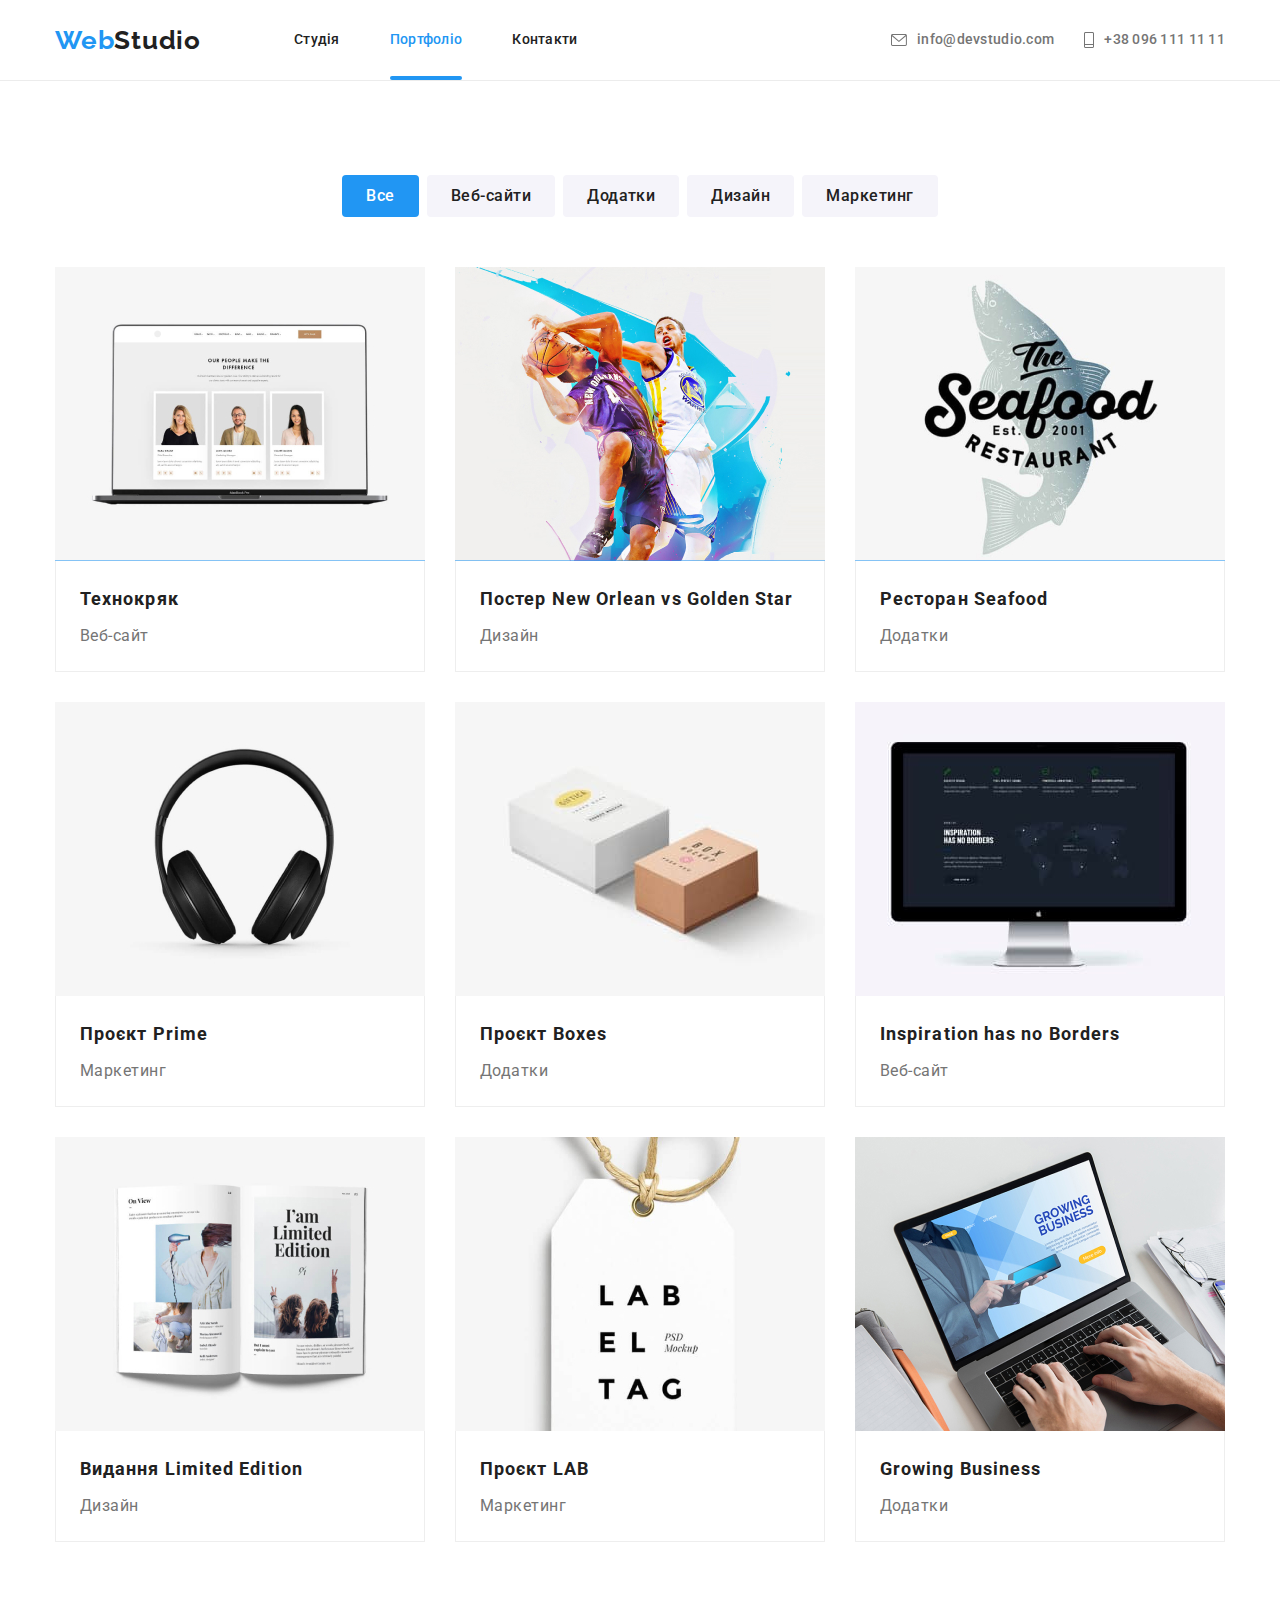
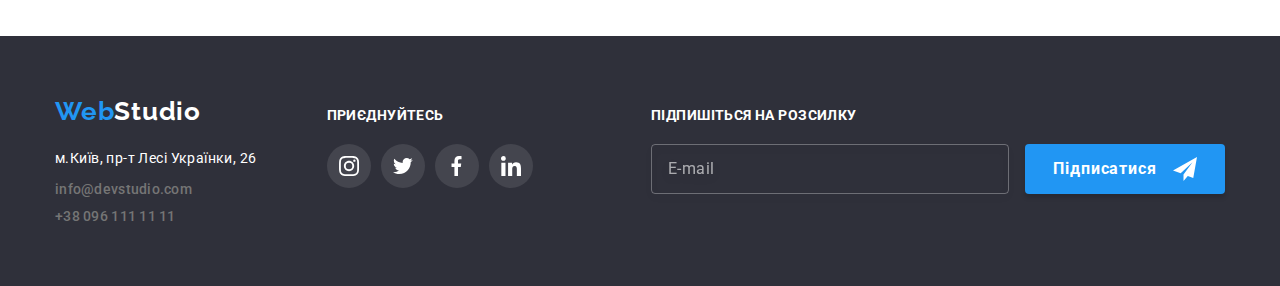
==== commit 1c880ab5: "Create folders/files SASS" ====
--- a/portfolio.html
+++ b/portfolio.html
@@ -16,7 +16,8 @@
       rel="stylesheet"
       href="https://cdnjs.cloudflare.com/ajax/libs/modern-normalize/1.1.0/modern-normalize.min.css"
     />
-    <link rel="stylesheet" href="./css/styles.css" />
+    <!-- <link rel="stylesheet" href="./css/styles.css" /> -->
+    <link rel="stylesheet" href="./css/main.min.css" />
   </head>
 
   <body>
@@ -281,29 +282,29 @@
           <span class="join__title">Приєднуйтесь</span>
           <ul class="socials__list">
             <li class="socials__item">
-              <a class="socials__link socials__link--footer" href="">
-                <svg class="socials__icon socials__icon--footer" width="20px" height="20px">
+              <a class="socials__link footer-socials__link" href="">
+                <svg class="socials__icon footer-socials__icon" width="20px" height="20px">
                   <use href="./images/icons.svg#icon-instagram"></use>
                 </svg>
               </a>
             </li>
             <li class="socials__item">
-              <a class="socials__link socials__link--footer" href="">
-                <svg class="socials__icon socials__icon--footer" width="20px" height="20px">
+              <a class="socials__link footer-socials__link" href="">
+                <svg class="socials__icon footer-socials__icon" width="20px" height="20px">
                   <use href="./images/icons.svg#icon-twitter"></use>
                 </svg>
               </a>
             </li>
             <li class="socials__item">
-              <a class="socials__link socials__link--footer" href="">
-                <svg class="socials__icon socials__icon--footer" width="20px" height="20px">
+              <a class="socials__link footer-socials__link" href="">
+                <svg class="socials__icon footer-socials__icon" width="20px" height="20px">
                   <use href="./images/icons.svg#icon-facebook"></use>
                 </svg>
               </a>
             </li>
             <li class="socials__item">
-              <a class="socials__link socials__link--footer" href="">
-                <svg class="socials__icon socials__icon--footer" width="20px" height="20px">
+              <a class="socials__link footer-socials__link" href="">
+                <svg class="socials__icon footer-socials__icon" width="20px" height="20px">
                   <use href="./images/icons.svg#icon-linkedin"></use>
                 </svg>
               </a>
--- a/css/main.min.css
+++ b/css/main.min.css
@@ -0,0 +1 @@
+h1,h2,h3,h4,h5,h6,p,ul{margin-top:0;margin-bottom:0;padding:0}li{list-style-type:none}body{color:#757575;font-family:"Roboto",sans-serif}.container{width:1200px;margin-left:auto;margin-right:auto;padding-left:15px;padding-right:15px}.section{padding-top:94px;padding-bottom:94px}.logo{color:#2196f3;font-family:"Raleway";font-weight:700;font-size:26px;line-height:1.19;letter-spacing:.03em;text-decoration:none}.logo__text--black{color:#212121}.logo__text--white{color:#fff}.header{border-bottom:1px solid #ececec;background-color:#fff}.header__container{display:-webkit-box;display:-ms-flexbox;display:flex}.main-nav{display:-webkit-box;display:-ms-flexbox;display:flex;-webkit-box-align:center;-ms-flex-align:center;align-items:center}.main-nav__list{display:-webkit-box;display:-ms-flexbox;display:flex;margin-left:93px}.main-nav__link{position:relative;display:block;padding-top:32px;padding-bottom:32px;color:#212121;-webkit-transition:color 250ms cubic-bezier(0.4, 0, 0.2, 1);transition:color 250ms cubic-bezier(0.4, 0, 0.2, 1);font-weight:500;font-size:14px;line-height:1.14;letter-spacing:.02em;text-decoration:none}.main-nav__link:hover,.main-nav__link:focus{color:#2196f3}.main-nav__link--active{color:#2196f3}.main-nav__link--active::after{content:"";position:absolute;display:block;left:0;bottom:0;width:100%;height:4px;background-color:#2196f3;border-radius:2px}.main-nav__item:not(:last-child){margin-right:50px}.auth-nav{display:-webkit-box;display:-ms-flexbox;display:flex;margin-left:auto;-webkit-box-align:center;-ms-flex-align:center;align-items:center;-webkit-box-pack:center;-ms-flex-pack:center;justify-content:center}.auth-nav__link{display:-webkit-inline-box;display:-ms-inline-flexbox;display:inline-flex;padding-top:32px;padding-bottom:32px;-webkit-box-align:center;-ms-flex-align:center;align-items:center;color:inherit;-webkit-transition:color 250ms cubic-bezier(0.4, 0, 0.2, 1);transition:color 250ms cubic-bezier(0.4, 0, 0.2, 1);font-weight:500;font-size:14px;line-height:1.14;letter-spacing:.02em;text-decoration:none}.auth-nav__link:hover,.auth-nav__link:focus{color:#2196f3}.auth-nav__icon{display:inline-block;margin-right:10px;fill:currentColor}.auth-nav__item:not(:last-child){margin-right:30px}.hero{padding-top:200px;padding-bottom:200px;margin-left:auto;margin-right:auto;max-width:1600px;background-color:#2f303a;background-image:-webkit-gradient(linear, left top, right top, from(rgba(47, 48, 58, 0.4)), to(rgba(47, 48, 58, 0.4))),url(../images/banner.jpg);background-image:linear-gradient(to right, rgba(47, 48, 58, 0.4), rgba(47, 48, 58, 0.4)),url(../images/banner.jpg);background-repeat:no-repeat;background-position:center;background-size:cover;text-align:center}.hero__title{margin-bottom:30px;color:#fff;font-weight:900;font-size:44px;line-height:1.36;letter-spacing:.06em;text-transform:uppercase}.hero__button{min-width:200px;padding-top:10px;padding-left:32px;padding-right:32px;padding-bottom:10px;border-radius:4px;border:none;background-color:#2196f3;color:#fff;font-family:inherit;font-weight:700;line-height:1.88;letter-spacing:.06em;cursor:pointer;-webkit-box-shadow:0px 4px 4px rgba(0,0,0,.15);box-shadow:0px 4px 4px rgba(0,0,0,.15)}.benefits{padding-bottom:47px}.benefits__wrap{display:-webkit-box;display:-ms-flexbox;display:flex;-webkit-box-align:center;-ms-flex-align:center;align-items:center;-webkit-box-pack:center;-ms-flex-pack:center;justify-content:center;margin-bottom:30px;min-height:120px;border-radius:4px;border:rgba(0,0,0,0);background-color:#f5f4fa}.benefits__icon{width:70px;height:70px;color:#212121}.benefits__list{display:-webkit-box;display:-ms-flexbox;display:flex;-ms-flex-wrap:wrap;flex-wrap:wrap}.benefits__item{width:270px;margin-right:30px;padding-left:5px;padding-right:5px}.benefits__item:last-child{margin-right:0}.benefits__subtitle{margin-bottom:10px;color:#212121;font-weight:700;font-size:14px;line-height:1.14;letter-spacing:.03em;text-transform:uppercase}.benefits__text{font-size:14px;line-height:1.71;letter-spacing:.03em}.work{padding-top:47px}.work__title{margin-bottom:50px;color:#212121;font-weight:700;font-size:36px;line-height:1.17;text-align:center;letter-spacing:.03em}.work__list{display:-webkit-box;display:-ms-flexbox;display:flex;gap:30px}.work__item{width:370px}.work__wrap{position:relative}.work__img{vertical-align:top}.work__text{position:absolute;right:0;left:0;bottom:0;padding:27px 0;color:#fff;background-color:rgba(47,48,58,.8);font-weight:700;font-size:14px;line-height:1.14;text-align:center;letter-spacing:.03em;text-transform:uppercase}.team{background-color:#f5f4fa}.team__title{margin-bottom:50px;color:#212121;font-weight:700;font-size:36px;line-height:1.17;text-align:center;letter-spacing:.03em}.team__list{display:-webkit-box;display:-ms-flexbox;display:flex}.team__item{width:270px;background-color:#fff;-webkit-box-shadow:0px 1px 3px rgba(0,0,0,.12),0px 1px 1px rgba(0,0,0,.14),0px 2px 1px rgba(0,0,0,.2);box-shadow:0px 1px 3px rgba(0,0,0,.12),0px 1px 1px rgba(0,0,0,.14),0px 2px 1px rgba(0,0,0,.2);border-radius:0px 0px 4px 4px}.team__item:not(:last-child){margin-right:30px}.team__img{display:block}.team__wrap{padding-top:30px;padding-bottom:30px}.team__name{margin-bottom:10px;color:#212121;font-weight:500;font-size:16px;line-height:1.19;letter-spacing:.03em;text-align:center}.team__position{margin-bottom:16px;font-size:16px;line-height:1.19;letter-spacing:.03em;text-align:center}.socials__list{display:-webkit-box;display:-ms-flexbox;display:flex;gap:10px;-webkit-box-align:center;-ms-flex-align:center;align-items:center;-webkit-box-pack:center;-ms-flex-pack:center;justify-content:center}.socials__link{display:-webkit-box;display:-ms-flexbox;display:flex;-webkit-box-align:center;-ms-flex-align:center;align-items:center;-webkit-box-pack:center;-ms-flex-pack:center;justify-content:center;border-radius:50%;width:44px;height:44px;-webkit-transition:background-color 250ms cubic-bezier(0.4, 0, 0.2, 1);transition:background-color 250ms cubic-bezier(0.4, 0, 0.2, 1)}.socials__link:hover,.socials__link:focus{background-color:#2196f3}.socials__icon-team{fill:#afb1b8;-webkit-transition:fill 250ms cubic-bezier(0.4, 0, 0.2, 1);transition:fill 250ms cubic-bezier(0.4, 0, 0.2, 1)}.socials__link-team:hover .socials__icon-team,.socials__link-team:focus .socials__icon-team{fill:#fff}.footer-socials__link{background-color:rgba(255,255,255,.1019607843)}.footer-socials__icon{fill:#fff}.clients__title{margin-bottom:50px;color:#212121;font-weight:700;font-size:36px;line-height:1.17;text-align:center;letter-spacing:.03em}.clients__list{display:-webkit-box;display:-ms-flexbox;display:flex;gap:30px}.clients__link{display:-webkit-box;display:-ms-flexbox;display:flex;-webkit-box-align:center;-ms-flex-align:center;align-items:center;-webkit-box-pack:center;-ms-flex-pack:center;justify-content:center;color:#afb1b8;width:170px;height:92px;border:1px solid #afb1b8;border-radius:4px;-webkit-transition:border-color 250ms cubic-bezier(0.4, 0, 0.2, 1);transition:border-color 250ms cubic-bezier(0.4, 0, 0.2, 1);text-decoration:none}.clients__link:hover,.clients__link:focus{border-color:#2196f3}.clients__icon{fill:currentColor;-webkit-transition:fill 250ms cubic-bezier(0.4, 0, 0.2, 1);transition:fill 250ms cubic-bezier(0.4, 0, 0.2, 1)}.clients__link:hover .clients__icon,.clients__link:focus .clients__icon{fill:#2196f3}.option__list{display:-webkit-box;display:-ms-flexbox;display:flex;margin-bottom:50px;-webkit-box-pack:center;-ms-flex-pack:center;justify-content:center}.option__item:not(:last-child){margin-right:8px}.option__button{padding-top:6px;padding-left:22px;padding-right:22px;padding-bottom:6px;border-radius:4px;border-color:rgba(0,0,0,0);background-color:#f5f4fa;color:#212121;-webkit-transition:color 250ms cubic-bezier(0.4, 0, 0.2, 1),background-color 250ms cubic-bezier(0.4, 0, 0.2, 1);transition:color 250ms cubic-bezier(0.4, 0, 0.2, 1),background-color 250ms cubic-bezier(0.4, 0, 0.2, 1);font-family:inherit;font-weight:500;font-size:16px;line-height:1.62;letter-spacing:.03em;cursor:pointer}.option__button--active,.option__button:hover{background-color:#2196f3;color:#fff}.portfolio{display:-webkit-box;display:-ms-flexbox;display:flex;-ms-flex-wrap:wrap;flex-wrap:wrap;margin-left:-30px;margin-top:-30px}.portfolio__item{-ms-flex-preferred-size:calc(33.3333333333% - 60px);flex-basis:calc(33.3333333333% - 60px);margin-left:30px;margin-top:30px}.portfolio__link{display:block;text-decoration:none;-webkit-transition:-webkit-box-shadow 250ms cubic-bezier(0.4, 0, 0.2, 1);transition:-webkit-box-shadow 250ms cubic-bezier(0.4, 0, 0.2, 1);transition:box-shadow 250ms cubic-bezier(0.4, 0, 0.2, 1);transition:box-shadow 250ms cubic-bezier(0.4, 0, 0.2, 1), -webkit-box-shadow 250ms cubic-bezier(0.4, 0, 0.2, 1)}.portfolio__link:hover,.portfolio__link:focus{-webkit-box-shadow:0px 1px 1px rgba(0,0,0,.12),0px 4px 4px rgba(0,0,0,.06),1px 4px 6px rgba(0,0,0,.16);box-shadow:0px 1px 1px rgba(0,0,0,.12),0px 4px 4px rgba(0,0,0,.06),1px 4px 6px rgba(0,0,0,.16)}.portfolio__img{display:block}.portfolio__inner{position:relative;overflow:hidden}.portfolio__overlay{position:absolute;bottom:0;left:0;-webkit-transform:translateY(100%);transform:translateY(100%);-webkit-transition:-webkit-transform 250ms cubic-bezier(0.4, 0, 0.2, 1);transition:-webkit-transform 250ms cubic-bezier(0.4, 0, 0.2, 1);transition:transform 250ms cubic-bezier(0.4, 0, 0.2, 1);transition:transform 250ms cubic-bezier(0.4, 0, 0.2, 1), -webkit-transform 250ms cubic-bezier(0.4, 0, 0.2, 1);padding:63px 24px;color:#fff;background-color:#2196f3;font-weight:400;font-size:18px;line-height:1.56;letter-spacing:.03em}.portfolio__link:hover .portfolio__overlay{-webkit-transform:translateY(0%);transform:translateY(0%)}.portfolio__wrap{padding:20px 24px;border:1px solid #eee;border-top:none}.portfolio__title{margin-bottom:4px;color:#212121;font-weight:700;font-size:18px;line-height:2;letter-spacing:.06em}.portfolio__text{color:#757575;font-size:16px;line-height:1.88;letter-spacing:.03em}.footer{padding-top:60px;padding-bottom:60px;background-color:#2f303a}.contact__address{margin-top:20px;color:#fff;font-style:normal;font-size:14px;line-height:1.71;letter-spacing:.03em}.contact__list{margin-top:9px}.contact__link{-webkit-transition:color 250ms cubic-bezier(0.4, 0, 0.2, 1);transition:color 250ms cubic-bezier(0.4, 0, 0.2, 1);color:#757575;font-weight:500;font-size:14px;line-height:1.14;letter-spacing:.02em;text-decoration:none}.contact__link:hover,.contact__link:focus{color:#2196f3}.contact__item:not(:first-child){margin-top:9px}.footer__container{display:-webkit-box;display:-ms-flexbox;display:flex;-webkit-box-align:baseline;-ms-flex-align:baseline;align-items:baseline}.join__wrap{display:-webkit-box;display:-ms-flexbox;display:flex;-webkit-box-orient:vertical;-webkit-box-direction:normal;-ms-flex-direction:column;flex-direction:column;margin-left:70px}.join__title{margin-bottom:20px;color:#fff;font-family:"Roboto";font-weight:700;font-size:14px;line-height:1.14;letter-spacing:.03em;text-transform:uppercase}.subscribe__wrap{margin-left:auto}.subscribe__title{display:block;margin-bottom:20px;font-size:14px;line-height:1.14;letter-spacing:.03em;text-transform:uppercase;color:#fff}.subscribe__input{width:358px;padding-left:16px;padding-top:14px;padding-bottom:14px;background-color:inherit;color:rgba(255,255,255,.6);font-weight:400;line-height:1.25;letter-spacing:.03em;border:1px solid rgba(255,255,255,.3);-webkit-filter:drop-shadow(0px 4px 4px rgba(0, 0, 0, 0.15));filter:drop-shadow(0px 4px 4px rgba(0, 0, 0, 0.15));border-radius:4px}.subscribe__input:focus{outline:none}.subscribe__input::-webkit-input-placeholder{font-weight:400;line-height:1.25;letter-spacing:.03em;color:inherit}.subscribe__input::-moz-placeholder{font-weight:400;line-height:1.25;letter-spacing:.03em;color:inherit}.subscribe__input:-ms-input-placeholder{font-weight:400;line-height:1.25;letter-spacing:.03em;color:inherit}.subscribe__input::-ms-input-placeholder{font-weight:400;line-height:1.25;letter-spacing:.03em;color:inherit}.subscribe__input::placeholder{font-weight:400;line-height:1.25;letter-spacing:.03em;color:inherit}.subscribe__button{display:-webkit-inline-box;display:-ms-inline-flexbox;display:inline-flex;-webkit-box-align:center;-ms-flex-align:center;align-items:center;-webkit-box-pack:center;-ms-flex-pack:center;justify-content:center;min-width:200px;padding:10px 2px;margin-left:12px;color:#fff;background-color:#2196f3;font-weight:700;line-height:1.88;letter-spacing:.06em;-webkit-box-shadow:0px 4px 4px rgba(0,0,0,.15);box-shadow:0px 4px 4px rgba(0,0,0,.15);border-radius:4px;border:none;cursor:pointer}.subscribe__icon{fill:#fff;margin-left:16px}.backdrop{position:fixed;left:0;top:0;width:100%;height:100%;background-color:rgba(0,0,0,.2);opacity:1;-webkit-transition:opacity 250ms cubic-bezier(0.4, 0, 0.2, 1);transition:opacity 250ms cubic-bezier(0.4, 0, 0.2, 1)}.backdrop.is-hidden{opacity:0;visibility:hidden;pointer-events:none}.popup{position:absolute;top:50%;left:50%;padding:40px;width:528px;min-height:581px;opacity:1;visibility:visible;-webkit-transform:translate(-50%, -50%) scale(1);transform:translate(-50%, -50%) scale(1);-webkit-transition:opacity 250ms cubic-bezier(0.4, 0, 0.2, 1),-webkit-transform 250ms cubic-bezier(0.4, 0, 0.2, 1);transition:opacity 250ms cubic-bezier(0.4, 0, 0.2, 1),-webkit-transform 250ms cubic-bezier(0.4, 0, 0.2, 1);transition:transform 250ms cubic-bezier(0.4, 0, 0.2, 1),opacity 250ms cubic-bezier(0.4, 0, 0.2, 1);transition:transform 250ms cubic-bezier(0.4, 0, 0.2, 1),opacity 250ms cubic-bezier(0.4, 0, 0.2, 1),-webkit-transform 250ms cubic-bezier(0.4, 0, 0.2, 1);border-radius:4px;background-color:#fff;-webkit-box-shadow:0px 1px 3px rgba(0,0,0,.12),0px 1px 1px rgba(0,0,0,.14),0px 2px 1px rgba(0,0,0,.2);box-shadow:0px 1px 3px rgba(0,0,0,.12),0px 1px 1px rgba(0,0,0,.14),0px 2px 1px rgba(0,0,0,.2)}.backdrop.is-hidden .popup{-webkit-transform:translate(-50%, -50%) scale(1.2);transform:translate(-50%, -50%) scale(1.2);opacity:0}.popup__button-close{position:absolute;right:8px;top:8px;width:30px;height:30px;display:-webkit-box;display:-ms-flexbox;display:flex;-webkit-box-align:center;-ms-flex-align:center;align-items:center;-webkit-box-pack:center;-ms-flex-pack:center;justify-content:center;-webkit-transition:fill 250ms cubic-bezier(0.4, 0, 0.2, 1);transition:fill 250ms cubic-bezier(0.4, 0, 0.2, 1);background-color:#fff;background-size:contain;border:1px solid rgba(0,0,0,.1019607843);border-radius:50%;cursor:pointer}.popup__button-close:hover,.popup__button-close:focus{fill:#2196f3}.popup-form__title{margin-bottom:12px;color:#212121;font-weight:700;font-size:20px;letter-spacing:.03em;text-align:center}.popup-form__field{display:-webkit-box;display:-ms-flexbox;display:flex;-webkit-box-orient:vertical;-webkit-box-direction:normal;-ms-flex-direction:column;flex-direction:column;margin:auto;gap:4px;margin-bottom:10px}.popup-form__label{font-size:12px;line-height:1.17;letter-spacing:.01em}.popup-form__wrap{position:relative}.popup-form__input,.popup-form__textarea{width:100%;border:1px solid rgba(33,33,33,.2);border-radius:4px;-webkit-transition:border-color 250ms cubic-bezier(0.4, 0, 0.2, 1);transition:border-color 250ms cubic-bezier(0.4, 0, 0.2, 1)}.popup-form__input{padding-top:12px;padding-bottom:12px;padding-left:42px}.popup-form__input:focus{border-color:#2196f3;cursor:pointer;outline:none}.popup-form__icon{position:absolute;top:50%;left:15px;-webkit-transform:translateY(-50%);transform:translateY(-50%);fill:#212121;-webkit-transition:fill 250ms cubic-bezier(0.4, 0, 0.2, 1);transition:fill 250ms cubic-bezier(0.4, 0, 0.2, 1)}.popup-form__input:focus+.popup-form__icon{fill:#2196f3}.popup-form__feedback{display:-webkit-box;display:-ms-flexbox;display:flex;-webkit-box-orient:vertical;-webkit-box-direction:normal;-ms-flex-direction:column;flex-direction:column;margin:auto;gap:4px}.popup-form__textarea{resize:none;height:120px;padding:12px 16px;font-size:14px;letter-spacing:.01em}.popup-form__textarea:focus{border-color:#2196f3;cursor:pointer;outline:none}.popup-form__textarea::-webkit-input-placeholder{color:rgba(117,117,117,.5)}.popup-form__textarea::-moz-placeholder{color:rgba(117,117,117,.5)}.popup-form__textarea:-ms-input-placeholder{color:rgba(117,117,117,.5)}.popup-form__textarea::-ms-input-placeholder{color:rgba(117,117,117,.5)}.popup-form__textarea::placeholder{color:rgba(117,117,117,.5)}.popup-form__agree{position:relative;display:block;margin-top:20px;margin-bottom:30px;font-size:14px;line-height:1.71;letter-spacing:.03em;text-align:center}.agree__checkbox{position:absolute;width:1px;height:1px;margin:-1px;border:0;padding:0;white-space:nowrap;-webkit-clip-path:inset(100%);clip-path:inset(100%);clip:rect(0 0 0 0);overflow:hidden}.agree__icon--box{position:absolute;top:50%;left:14px;-webkit-transform:translateY(-50%);transform:translateY(-50%);opacity:1;fill:#212121}.agree__icon--checked{position:absolute;top:50%;left:14px;-webkit-transform:translateY(-50%);transform:translateY(-50%);opacity:0;fill:#2196f3;-webkit-transition:opacity 250ms cubic-bezier(0.4, 0, 0.2, 1);transition:opacity 250ms cubic-bezier(0.4, 0, 0.2, 1)}.agree__checkbox:checked~.agree__icon--checked{opacity:1}.agree__link{color:#2196f3}.popup-form__button-send{display:block;margin:auto;width:200px;height:50px;padding:0;background-color:#2196f3;color:#fff;font-weight:700;line-height:1.88;letter-spacing:.06em;-webkit-box-shadow:0px 4px 4px rgba(0,0,0,.15);box-shadow:0px 4px 4px rgba(0,0,0,.15);border-radius:4px;border:rgba(0,0,0,0);cursor:pointer}/*# sourceMappingURL=main.min.css.map */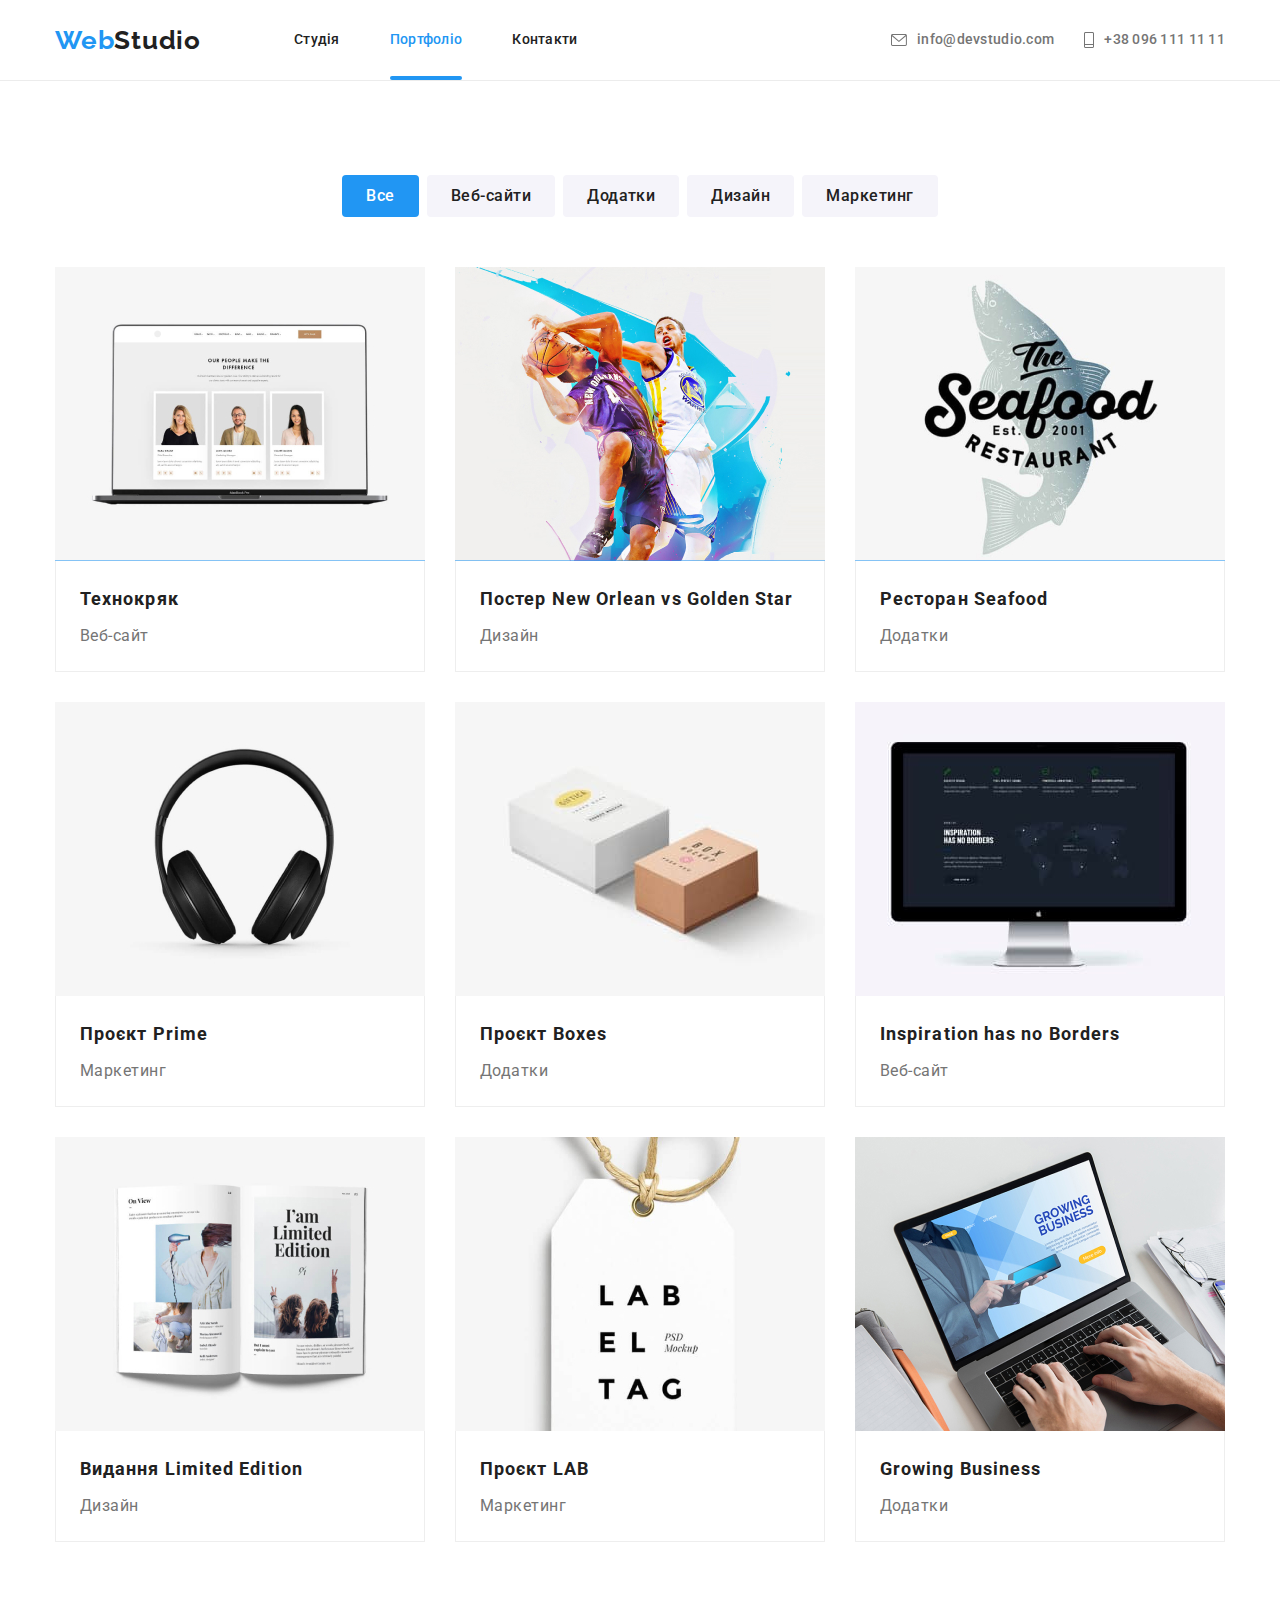
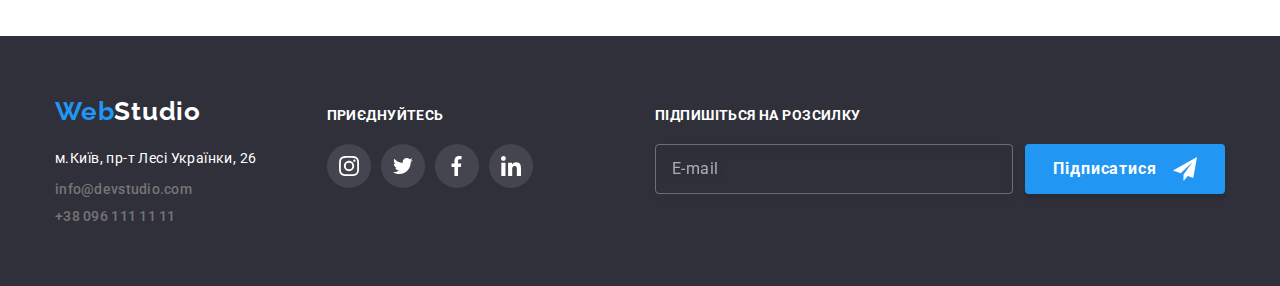
==== commit 67420f98: "Add plaoholders" ====
--- a/portfolio.html
+++ b/portfolio.html
@@ -315,7 +315,7 @@
           <strong class="subscribe__title">Підпишіться на розсилку</strong>
           <form class="subscribe__form" name="subscribe">
             <input class="subscribe__input" type="email" name="email" placeholder="E-mail" />
-            <button class="subscribe__button" type="submit">
+            <button class="button button--subscribe" type="submit">
               Підписатися
               <svg class="subscribe__icon" width="24" height="24">
                 <use href="./images/icons.svg#icon-send"></use>
--- a/css/main.min.css
+++ b/css/main.min.css
@@ -1 +1 @@
-h1,h2,h3,h4,h5,h6,p,ul{margin-top:0;margin-bottom:0;padding:0}li{list-style-type:none}body{color:#757575;font-family:"Roboto",sans-serif}.container{width:1200px;margin-left:auto;margin-right:auto;padding-left:15px;padding-right:15px}.section{padding-top:94px;padding-bottom:94px}.logo{color:#2196f3;font-family:"Raleway";font-weight:700;font-size:26px;line-height:1.19;letter-spacing:.03em;text-decoration:none}.logo__text--black{color:#212121}.logo__text--white{color:#fff}.header{border-bottom:1px solid #ececec;background-color:#fff}.header__container{display:-webkit-box;display:-ms-flexbox;display:flex}.main-nav{display:-webkit-box;display:-ms-flexbox;display:flex;-webkit-box-align:center;-ms-flex-align:center;align-items:center}.main-nav__list{display:-webkit-box;display:-ms-flexbox;display:flex;margin-left:93px}.main-nav__link{position:relative;display:block;padding-top:32px;padding-bottom:32px;color:#212121;-webkit-transition:color 250ms cubic-bezier(0.4, 0, 0.2, 1);transition:color 250ms cubic-bezier(0.4, 0, 0.2, 1);font-weight:500;font-size:14px;line-height:1.14;letter-spacing:.02em;text-decoration:none}.main-nav__link:hover,.main-nav__link:focus{color:#2196f3}.main-nav__link--active{color:#2196f3}.main-nav__link--active::after{content:"";position:absolute;display:block;left:0;bottom:0;width:100%;height:4px;background-color:#2196f3;border-radius:2px}.main-nav__item:not(:last-child){margin-right:50px}.auth-nav{display:-webkit-box;display:-ms-flexbox;display:flex;margin-left:auto;-webkit-box-align:center;-ms-flex-align:center;align-items:center;-webkit-box-pack:center;-ms-flex-pack:center;justify-content:center}.auth-nav__link{display:-webkit-inline-box;display:-ms-inline-flexbox;display:inline-flex;padding-top:32px;padding-bottom:32px;-webkit-box-align:center;-ms-flex-align:center;align-items:center;color:inherit;-webkit-transition:color 250ms cubic-bezier(0.4, 0, 0.2, 1);transition:color 250ms cubic-bezier(0.4, 0, 0.2, 1);font-weight:500;font-size:14px;line-height:1.14;letter-spacing:.02em;text-decoration:none}.auth-nav__link:hover,.auth-nav__link:focus{color:#2196f3}.auth-nav__icon{display:inline-block;margin-right:10px;fill:currentColor}.auth-nav__item:not(:last-child){margin-right:30px}.hero{padding-top:200px;padding-bottom:200px;margin-left:auto;margin-right:auto;max-width:1600px;background-color:#2f303a;background-image:-webkit-gradient(linear, left top, right top, from(rgba(47, 48, 58, 0.4)), to(rgba(47, 48, 58, 0.4))),url(../images/banner.jpg);background-image:linear-gradient(to right, rgba(47, 48, 58, 0.4), rgba(47, 48, 58, 0.4)),url(../images/banner.jpg);background-repeat:no-repeat;background-position:center;background-size:cover;text-align:center}.hero__title{margin-bottom:30px;color:#fff;font-weight:900;font-size:44px;line-height:1.36;letter-spacing:.06em;text-transform:uppercase}.hero__button{min-width:200px;padding-top:10px;padding-left:32px;padding-right:32px;padding-bottom:10px;border-radius:4px;border:none;background-color:#2196f3;color:#fff;font-family:inherit;font-weight:700;line-height:1.88;letter-spacing:.06em;cursor:pointer;-webkit-box-shadow:0px 4px 4px rgba(0,0,0,.15);box-shadow:0px 4px 4px rgba(0,0,0,.15)}.benefits{padding-bottom:47px}.benefits__wrap{display:-webkit-box;display:-ms-flexbox;display:flex;-webkit-box-align:center;-ms-flex-align:center;align-items:center;-webkit-box-pack:center;-ms-flex-pack:center;justify-content:center;margin-bottom:30px;min-height:120px;border-radius:4px;border:rgba(0,0,0,0);background-color:#f5f4fa}.benefits__icon{width:70px;height:70px;color:#212121}.benefits__list{display:-webkit-box;display:-ms-flexbox;display:flex;-ms-flex-wrap:wrap;flex-wrap:wrap}.benefits__item{width:270px;margin-right:30px;padding-left:5px;padding-right:5px}.benefits__item:last-child{margin-right:0}.benefits__subtitle{margin-bottom:10px;color:#212121;font-weight:700;font-size:14px;line-height:1.14;letter-spacing:.03em;text-transform:uppercase}.benefits__text{font-size:14px;line-height:1.71;letter-spacing:.03em}.work{padding-top:47px}.work__title{margin-bottom:50px;color:#212121;font-weight:700;font-size:36px;line-height:1.17;text-align:center;letter-spacing:.03em}.work__list{display:-webkit-box;display:-ms-flexbox;display:flex;gap:30px}.work__item{width:370px}.work__wrap{position:relative}.work__img{vertical-align:top}.work__text{position:absolute;right:0;left:0;bottom:0;padding:27px 0;color:#fff;background-color:rgba(47,48,58,.8);font-weight:700;font-size:14px;line-height:1.14;text-align:center;letter-spacing:.03em;text-transform:uppercase}.team{background-color:#f5f4fa}.team__title{margin-bottom:50px;color:#212121;font-weight:700;font-size:36px;line-height:1.17;text-align:center;letter-spacing:.03em}.team__list{display:-webkit-box;display:-ms-flexbox;display:flex}.team__item{width:270px;background-color:#fff;-webkit-box-shadow:0px 1px 3px rgba(0,0,0,.12),0px 1px 1px rgba(0,0,0,.14),0px 2px 1px rgba(0,0,0,.2);box-shadow:0px 1px 3px rgba(0,0,0,.12),0px 1px 1px rgba(0,0,0,.14),0px 2px 1px rgba(0,0,0,.2);border-radius:0px 0px 4px 4px}.team__item:not(:last-child){margin-right:30px}.team__img{display:block}.team__wrap{padding-top:30px;padding-bottom:30px}.team__name{margin-bottom:10px;color:#212121;font-weight:500;font-size:16px;line-height:1.19;letter-spacing:.03em;text-align:center}.team__position{margin-bottom:16px;font-size:16px;line-height:1.19;letter-spacing:.03em;text-align:center}.socials__list{display:-webkit-box;display:-ms-flexbox;display:flex;gap:10px;-webkit-box-align:center;-ms-flex-align:center;align-items:center;-webkit-box-pack:center;-ms-flex-pack:center;justify-content:center}.socials__link{display:-webkit-box;display:-ms-flexbox;display:flex;-webkit-box-align:center;-ms-flex-align:center;align-items:center;-webkit-box-pack:center;-ms-flex-pack:center;justify-content:center;border-radius:50%;width:44px;height:44px;-webkit-transition:background-color 250ms cubic-bezier(0.4, 0, 0.2, 1);transition:background-color 250ms cubic-bezier(0.4, 0, 0.2, 1)}.socials__link:hover,.socials__link:focus{background-color:#2196f3}.socials__icon-team{fill:#afb1b8;-webkit-transition:fill 250ms cubic-bezier(0.4, 0, 0.2, 1);transition:fill 250ms cubic-bezier(0.4, 0, 0.2, 1)}.socials__link-team:hover .socials__icon-team,.socials__link-team:focus .socials__icon-team{fill:#fff}.footer-socials__link{background-color:rgba(255,255,255,.1019607843)}.footer-socials__icon{fill:#fff}.clients__title{margin-bottom:50px;color:#212121;font-weight:700;font-size:36px;line-height:1.17;text-align:center;letter-spacing:.03em}.clients__list{display:-webkit-box;display:-ms-flexbox;display:flex;gap:30px}.clients__link{display:-webkit-box;display:-ms-flexbox;display:flex;-webkit-box-align:center;-ms-flex-align:center;align-items:center;-webkit-box-pack:center;-ms-flex-pack:center;justify-content:center;color:#afb1b8;width:170px;height:92px;border:1px solid #afb1b8;border-radius:4px;-webkit-transition:border-color 250ms cubic-bezier(0.4, 0, 0.2, 1);transition:border-color 250ms cubic-bezier(0.4, 0, 0.2, 1);text-decoration:none}.clients__link:hover,.clients__link:focus{border-color:#2196f3}.clients__icon{fill:currentColor;-webkit-transition:fill 250ms cubic-bezier(0.4, 0, 0.2, 1);transition:fill 250ms cubic-bezier(0.4, 0, 0.2, 1)}.clients__link:hover .clients__icon,.clients__link:focus .clients__icon{fill:#2196f3}.option__list{display:-webkit-box;display:-ms-flexbox;display:flex;margin-bottom:50px;-webkit-box-pack:center;-ms-flex-pack:center;justify-content:center}.option__item:not(:last-child){margin-right:8px}.option__button{padding-top:6px;padding-left:22px;padding-right:22px;padding-bottom:6px;border-radius:4px;border-color:rgba(0,0,0,0);background-color:#f5f4fa;color:#212121;-webkit-transition:color 250ms cubic-bezier(0.4, 0, 0.2, 1),background-color 250ms cubic-bezier(0.4, 0, 0.2, 1);transition:color 250ms cubic-bezier(0.4, 0, 0.2, 1),background-color 250ms cubic-bezier(0.4, 0, 0.2, 1);font-family:inherit;font-weight:500;font-size:16px;line-height:1.62;letter-spacing:.03em;cursor:pointer}.option__button--active,.option__button:hover{background-color:#2196f3;color:#fff}.portfolio{display:-webkit-box;display:-ms-flexbox;display:flex;-ms-flex-wrap:wrap;flex-wrap:wrap;margin-left:-30px;margin-top:-30px}.portfolio__item{-ms-flex-preferred-size:calc(33.3333333333% - 60px);flex-basis:calc(33.3333333333% - 60px);margin-left:30px;margin-top:30px}.portfolio__link{display:block;text-decoration:none;-webkit-transition:-webkit-box-shadow 250ms cubic-bezier(0.4, 0, 0.2, 1);transition:-webkit-box-shadow 250ms cubic-bezier(0.4, 0, 0.2, 1);transition:box-shadow 250ms cubic-bezier(0.4, 0, 0.2, 1);transition:box-shadow 250ms cubic-bezier(0.4, 0, 0.2, 1), -webkit-box-shadow 250ms cubic-bezier(0.4, 0, 0.2, 1)}.portfolio__link:hover,.portfolio__link:focus{-webkit-box-shadow:0px 1px 1px rgba(0,0,0,.12),0px 4px 4px rgba(0,0,0,.06),1px 4px 6px rgba(0,0,0,.16);box-shadow:0px 1px 1px rgba(0,0,0,.12),0px 4px 4px rgba(0,0,0,.06),1px 4px 6px rgba(0,0,0,.16)}.portfolio__img{display:block}.portfolio__inner{position:relative;overflow:hidden}.portfolio__overlay{position:absolute;bottom:0;left:0;-webkit-transform:translateY(100%);transform:translateY(100%);-webkit-transition:-webkit-transform 250ms cubic-bezier(0.4, 0, 0.2, 1);transition:-webkit-transform 250ms cubic-bezier(0.4, 0, 0.2, 1);transition:transform 250ms cubic-bezier(0.4, 0, 0.2, 1);transition:transform 250ms cubic-bezier(0.4, 0, 0.2, 1), -webkit-transform 250ms cubic-bezier(0.4, 0, 0.2, 1);padding:63px 24px;color:#fff;background-color:#2196f3;font-weight:400;font-size:18px;line-height:1.56;letter-spacing:.03em}.portfolio__link:hover .portfolio__overlay{-webkit-transform:translateY(0%);transform:translateY(0%)}.portfolio__wrap{padding:20px 24px;border:1px solid #eee;border-top:none}.portfolio__title{margin-bottom:4px;color:#212121;font-weight:700;font-size:18px;line-height:2;letter-spacing:.06em}.portfolio__text{color:#757575;font-size:16px;line-height:1.88;letter-spacing:.03em}.footer{padding-top:60px;padding-bottom:60px;background-color:#2f303a}.contact__address{margin-top:20px;color:#fff;font-style:normal;font-size:14px;line-height:1.71;letter-spacing:.03em}.contact__list{margin-top:9px}.contact__link{-webkit-transition:color 250ms cubic-bezier(0.4, 0, 0.2, 1);transition:color 250ms cubic-bezier(0.4, 0, 0.2, 1);color:#757575;font-weight:500;font-size:14px;line-height:1.14;letter-spacing:.02em;text-decoration:none}.contact__link:hover,.contact__link:focus{color:#2196f3}.contact__item:not(:first-child){margin-top:9px}.footer__container{display:-webkit-box;display:-ms-flexbox;display:flex;-webkit-box-align:baseline;-ms-flex-align:baseline;align-items:baseline}.join__wrap{display:-webkit-box;display:-ms-flexbox;display:flex;-webkit-box-orient:vertical;-webkit-box-direction:normal;-ms-flex-direction:column;flex-direction:column;margin-left:70px}.join__title{margin-bottom:20px;color:#fff;font-family:"Roboto";font-weight:700;font-size:14px;line-height:1.14;letter-spacing:.03em;text-transform:uppercase}.subscribe__wrap{margin-left:auto}.subscribe__title{display:block;margin-bottom:20px;font-size:14px;line-height:1.14;letter-spacing:.03em;text-transform:uppercase;color:#fff}.subscribe__input{width:358px;padding-left:16px;padding-top:14px;padding-bottom:14px;background-color:inherit;color:rgba(255,255,255,.6);font-weight:400;line-height:1.25;letter-spacing:.03em;border:1px solid rgba(255,255,255,.3);-webkit-filter:drop-shadow(0px 4px 4px rgba(0, 0, 0, 0.15));filter:drop-shadow(0px 4px 4px rgba(0, 0, 0, 0.15));border-radius:4px}.subscribe__input:focus{outline:none}.subscribe__input::-webkit-input-placeholder{font-weight:400;line-height:1.25;letter-spacing:.03em;color:inherit}.subscribe__input::-moz-placeholder{font-weight:400;line-height:1.25;letter-spacing:.03em;color:inherit}.subscribe__input:-ms-input-placeholder{font-weight:400;line-height:1.25;letter-spacing:.03em;color:inherit}.subscribe__input::-ms-input-placeholder{font-weight:400;line-height:1.25;letter-spacing:.03em;color:inherit}.subscribe__input::placeholder{font-weight:400;line-height:1.25;letter-spacing:.03em;color:inherit}.subscribe__button{display:-webkit-inline-box;display:-ms-inline-flexbox;display:inline-flex;-webkit-box-align:center;-ms-flex-align:center;align-items:center;-webkit-box-pack:center;-ms-flex-pack:center;justify-content:center;min-width:200px;padding:10px 2px;margin-left:12px;color:#fff;background-color:#2196f3;font-weight:700;line-height:1.88;letter-spacing:.06em;-webkit-box-shadow:0px 4px 4px rgba(0,0,0,.15);box-shadow:0px 4px 4px rgba(0,0,0,.15);border-radius:4px;border:none;cursor:pointer}.subscribe__icon{fill:#fff;margin-left:16px}.backdrop{position:fixed;left:0;top:0;width:100%;height:100%;background-color:rgba(0,0,0,.2);opacity:1;-webkit-transition:opacity 250ms cubic-bezier(0.4, 0, 0.2, 1);transition:opacity 250ms cubic-bezier(0.4, 0, 0.2, 1)}.backdrop.is-hidden{opacity:0;visibility:hidden;pointer-events:none}.popup{position:absolute;top:50%;left:50%;padding:40px;width:528px;min-height:581px;opacity:1;visibility:visible;-webkit-transform:translate(-50%, -50%) scale(1);transform:translate(-50%, -50%) scale(1);-webkit-transition:opacity 250ms cubic-bezier(0.4, 0, 0.2, 1),-webkit-transform 250ms cubic-bezier(0.4, 0, 0.2, 1);transition:opacity 250ms cubic-bezier(0.4, 0, 0.2, 1),-webkit-transform 250ms cubic-bezier(0.4, 0, 0.2, 1);transition:transform 250ms cubic-bezier(0.4, 0, 0.2, 1),opacity 250ms cubic-bezier(0.4, 0, 0.2, 1);transition:transform 250ms cubic-bezier(0.4, 0, 0.2, 1),opacity 250ms cubic-bezier(0.4, 0, 0.2, 1),-webkit-transform 250ms cubic-bezier(0.4, 0, 0.2, 1);border-radius:4px;background-color:#fff;-webkit-box-shadow:0px 1px 3px rgba(0,0,0,.12),0px 1px 1px rgba(0,0,0,.14),0px 2px 1px rgba(0,0,0,.2);box-shadow:0px 1px 3px rgba(0,0,0,.12),0px 1px 1px rgba(0,0,0,.14),0px 2px 1px rgba(0,0,0,.2)}.backdrop.is-hidden .popup{-webkit-transform:translate(-50%, -50%) scale(1.2);transform:translate(-50%, -50%) scale(1.2);opacity:0}.popup__button-close{position:absolute;right:8px;top:8px;width:30px;height:30px;display:-webkit-box;display:-ms-flexbox;display:flex;-webkit-box-align:center;-ms-flex-align:center;align-items:center;-webkit-box-pack:center;-ms-flex-pack:center;justify-content:center;-webkit-transition:fill 250ms cubic-bezier(0.4, 0, 0.2, 1);transition:fill 250ms cubic-bezier(0.4, 0, 0.2, 1);background-color:#fff;background-size:contain;border:1px solid rgba(0,0,0,.1019607843);border-radius:50%;cursor:pointer}.popup__button-close:hover,.popup__button-close:focus{fill:#2196f3}.popup-form__title{margin-bottom:12px;color:#212121;font-weight:700;font-size:20px;letter-spacing:.03em;text-align:center}.popup-form__field{display:-webkit-box;display:-ms-flexbox;display:flex;-webkit-box-orient:vertical;-webkit-box-direction:normal;-ms-flex-direction:column;flex-direction:column;margin:auto;gap:4px;margin-bottom:10px}.popup-form__label{font-size:12px;line-height:1.17;letter-spacing:.01em}.popup-form__wrap{position:relative}.popup-form__input,.popup-form__textarea{width:100%;border:1px solid rgba(33,33,33,.2);border-radius:4px;-webkit-transition:border-color 250ms cubic-bezier(0.4, 0, 0.2, 1);transition:border-color 250ms cubic-bezier(0.4, 0, 0.2, 1)}.popup-form__input{padding-top:12px;padding-bottom:12px;padding-left:42px}.popup-form__input:focus{border-color:#2196f3;cursor:pointer;outline:none}.popup-form__icon{position:absolute;top:50%;left:15px;-webkit-transform:translateY(-50%);transform:translateY(-50%);fill:#212121;-webkit-transition:fill 250ms cubic-bezier(0.4, 0, 0.2, 1);transition:fill 250ms cubic-bezier(0.4, 0, 0.2, 1)}.popup-form__input:focus+.popup-form__icon{fill:#2196f3}.popup-form__feedback{display:-webkit-box;display:-ms-flexbox;display:flex;-webkit-box-orient:vertical;-webkit-box-direction:normal;-ms-flex-direction:column;flex-direction:column;margin:auto;gap:4px}.popup-form__textarea{resize:none;height:120px;padding:12px 16px;font-size:14px;letter-spacing:.01em}.popup-form__textarea:focus{border-color:#2196f3;cursor:pointer;outline:none}.popup-form__textarea::-webkit-input-placeholder{color:rgba(117,117,117,.5)}.popup-form__textarea::-moz-placeholder{color:rgba(117,117,117,.5)}.popup-form__textarea:-ms-input-placeholder{color:rgba(117,117,117,.5)}.popup-form__textarea::-ms-input-placeholder{color:rgba(117,117,117,.5)}.popup-form__textarea::placeholder{color:rgba(117,117,117,.5)}.popup-form__agree{position:relative;display:block;margin-top:20px;margin-bottom:30px;font-size:14px;line-height:1.71;letter-spacing:.03em;text-align:center}.agree__checkbox{position:absolute;width:1px;height:1px;margin:-1px;border:0;padding:0;white-space:nowrap;-webkit-clip-path:inset(100%);clip-path:inset(100%);clip:rect(0 0 0 0);overflow:hidden}.agree__icon--box{position:absolute;top:50%;left:14px;-webkit-transform:translateY(-50%);transform:translateY(-50%);opacity:1;fill:#212121}.agree__icon--checked{position:absolute;top:50%;left:14px;-webkit-transform:translateY(-50%);transform:translateY(-50%);opacity:0;fill:#2196f3;-webkit-transition:opacity 250ms cubic-bezier(0.4, 0, 0.2, 1);transition:opacity 250ms cubic-bezier(0.4, 0, 0.2, 1)}.agree__checkbox:checked~.agree__icon--checked{opacity:1}.agree__link{color:#2196f3}.popup-form__button-send{display:block;margin:auto;width:200px;height:50px;padding:0;background-color:#2196f3;color:#fff;font-weight:700;line-height:1.88;letter-spacing:.06em;-webkit-box-shadow:0px 4px 4px rgba(0,0,0,.15);box-shadow:0px 4px 4px rgba(0,0,0,.15);border-radius:4px;border:rgba(0,0,0,0);cursor:pointer}/*# sourceMappingURL=main.min.css.map */+h1,h2,h3,h4,h5,h6,p,ul{margin-top:0;margin-bottom:0;padding:0}li{list-style-type:none}body{color:#757575;font-family:"Roboto",sans-serif}.container{width:1200px;margin-left:auto;margin-right:auto;padding-left:15px;padding-right:15px}.section{padding-top:94px;padding-bottom:94px}.button--send,.button--subscribe,.button--order{min-width:200px;border-radius:4px;border:none;background-color:#2196f3;color:#fff;font-family:inherit;font-weight:700;font-size:16px;line-height:1.88;letter-spacing:.06em;-webkit-box-shadow:0px 4px 4px rgba(0,0,0,.15);box-shadow:0px 4px 4px rgba(0,0,0,.15);cursor:pointer}.agree__checkbox{position:absolute;width:1px;height:1px;margin:-1px;border:0;padding:0;white-space:nowrap;-webkit-clip-path:inset(100%);clip-path:inset(100%);clip:rect(0 0 0 0);overflow:hidden}.clients__title,.team__title,.work__title{color:#212121;text-align:center;font-weight:700;font-size:36px;line-height:1.17;letter-spacing:.03em}.button--order{padding-top:10px;padding-left:32px;padding-right:32px;padding-bottom:10px}.button--subscribe{display:-webkit-inline-box;display:-ms-inline-flexbox;display:inline-flex;-webkit-box-align:center;-ms-flex-align:center;align-items:center;-webkit-box-pack:center;-ms-flex-pack:center;justify-content:center;padding:10px 2px}.button--send{display:block;margin:auto}.button--close{position:absolute;right:8px;top:8px;width:30px;height:30px;display:-webkit-box;display:-ms-flexbox;display:flex;-webkit-box-align:center;-ms-flex-align:center;align-items:center;-webkit-box-pack:center;-ms-flex-pack:center;justify-content:center;-webkit-transition:fill 250ms cubic-bezier(0.4, 0, 0.2, 1);transition:fill 250ms cubic-bezier(0.4, 0, 0.2, 1);background-color:#fff;background-size:contain;border:1px solid rgba(0,0,0,.1019607843);border-radius:50%;cursor:pointer}.button--close:hover,.button--close:focus{fill:#2196f3}.logo{color:#2196f3;font-family:"Raleway";font-weight:700;font-size:26px;line-height:1.19;letter-spacing:.03em;text-decoration:none}.logo__text--black{color:#212121}.logo__text--white{color:#fff}.header{border-bottom:1px solid #ececec;background-color:#fff}.header__container{display:-webkit-box;display:-ms-flexbox;display:flex}.main-nav{display:-webkit-box;display:-ms-flexbox;display:flex;-webkit-box-align:center;-ms-flex-align:center;align-items:center}.main-nav__list{display:-webkit-box;display:-ms-flexbox;display:flex;margin-left:93px}.main-nav__link{position:relative;display:block;padding-top:32px;padding-bottom:32px;color:#212121;-webkit-transition:color 250ms cubic-bezier(0.4, 0, 0.2, 1);transition:color 250ms cubic-bezier(0.4, 0, 0.2, 1);font-weight:500;font-size:14px;line-height:1.14;letter-spacing:.02em;text-decoration:none}.main-nav__link:hover,.main-nav__link:focus{color:#2196f3}.main-nav__link--active{color:#2196f3}.main-nav__link--active::after{content:"";position:absolute;display:block;left:0;bottom:0;width:100%;height:4px;background-color:#2196f3;border-radius:2px}.main-nav__item:not(:last-child){margin-right:50px}.auth-nav{display:-webkit-box;display:-ms-flexbox;display:flex;margin-left:auto;-webkit-box-align:center;-ms-flex-align:center;align-items:center;-webkit-box-pack:center;-ms-flex-pack:center;justify-content:center}.auth-nav__link{display:-webkit-inline-box;display:-ms-inline-flexbox;display:inline-flex;padding-top:32px;padding-bottom:32px;-webkit-box-align:center;-ms-flex-align:center;align-items:center;color:inherit;-webkit-transition:color 250ms cubic-bezier(0.4, 0, 0.2, 1);transition:color 250ms cubic-bezier(0.4, 0, 0.2, 1);font-weight:500;font-size:14px;line-height:1.14;letter-spacing:.02em;text-decoration:none}.auth-nav__link:hover,.auth-nav__link:focus{color:#2196f3}.auth-nav__icon{display:inline-block;margin-right:10px;fill:currentColor}.auth-nav__item:not(:last-child){margin-right:30px}.hero{padding-top:200px;padding-bottom:200px;margin-left:auto;margin-right:auto;max-width:1600px;background-color:#2f303a;background-image:-webkit-gradient(linear, left top, right top, from(rgba(47, 48, 58, 0.4)), to(rgba(47, 48, 58, 0.4))),url(../images/banner.jpg);background-image:linear-gradient(to right, rgba(47, 48, 58, 0.4), rgba(47, 48, 58, 0.4)),url(../images/banner.jpg);background-repeat:no-repeat;background-position:center;background-size:cover;text-align:center}.hero__title{margin-bottom:30px;color:#fff;font-weight:900;font-size:44px;line-height:1.36;letter-spacing:.06em;text-transform:uppercase}.benefits{padding-bottom:47px}.benefits__wrap{display:-webkit-box;display:-ms-flexbox;display:flex;-webkit-box-align:center;-ms-flex-align:center;align-items:center;-webkit-box-pack:center;-ms-flex-pack:center;justify-content:center;margin-bottom:30px;min-height:120px;border-radius:4px;border:rgba(0,0,0,0);background-color:#f5f4fa}.benefits__icon{width:70px;height:70px;color:#212121}.benefits__list{display:-webkit-box;display:-ms-flexbox;display:flex;-ms-flex-wrap:wrap;flex-wrap:wrap}.benefits__item{width:270px;margin-right:30px;padding-left:5px;padding-right:5px}.benefits__item:last-child{margin-right:0}.benefits__subtitle{margin-bottom:10px;color:#212121;font-weight:700;font-size:14px;line-height:1.14;letter-spacing:.03em;text-transform:uppercase}.benefits__text{font-size:14px;line-height:1.71;letter-spacing:.03em}.work{padding-top:47px}.work__list{display:-webkit-box;display:-ms-flexbox;display:flex;gap:30px;margin-top:50px}.work__item{width:370px}.work__wrap{position:relative}.work__img{vertical-align:top}.work__text{position:absolute;right:0;left:0;bottom:0;padding:27px 0;color:#fff;background-color:rgba(47,48,58,.8);font-weight:700;font-size:14px;line-height:1.14;text-align:center;letter-spacing:.03em;text-transform:uppercase}.team{background-color:#f5f4fa}.team__list{display:-webkit-box;display:-ms-flexbox;display:flex;margin-top:50px}.team__item{width:270px;background-color:#fff;-webkit-box-shadow:0px 1px 3px rgba(0,0,0,.12),0px 1px 1px rgba(0,0,0,.14),0px 2px 1px rgba(0,0,0,.2);box-shadow:0px 1px 3px rgba(0,0,0,.12),0px 1px 1px rgba(0,0,0,.14),0px 2px 1px rgba(0,0,0,.2);border-radius:0px 0px 4px 4px}.team__item:not(:last-child){margin-right:30px}.team__img{display:block}.team__wrap{padding-top:30px;padding-bottom:30px}.team__name{margin-bottom:10px;color:#212121;font-weight:500;font-size:16px;line-height:1.19;letter-spacing:.03em;text-align:center}.team__position{margin-bottom:16px;font-size:16px;line-height:1.19;letter-spacing:.03em;text-align:center}.socials__list{display:-webkit-box;display:-ms-flexbox;display:flex;gap:10px;-webkit-box-align:center;-ms-flex-align:center;align-items:center;-webkit-box-pack:center;-ms-flex-pack:center;justify-content:center}.socials__link{display:-webkit-box;display:-ms-flexbox;display:flex;-webkit-box-align:center;-ms-flex-align:center;align-items:center;-webkit-box-pack:center;-ms-flex-pack:center;justify-content:center;border-radius:50%;width:44px;height:44px;-webkit-transition:background-color 250ms cubic-bezier(0.4, 0, 0.2, 1);transition:background-color 250ms cubic-bezier(0.4, 0, 0.2, 1)}.socials__link:hover,.socials__link:focus{background-color:#2196f3}.socials__icon-team{fill:#afb1b8;-webkit-transition:fill 250ms cubic-bezier(0.4, 0, 0.2, 1);transition:fill 250ms cubic-bezier(0.4, 0, 0.2, 1)}.socials__link-team:hover .socials__icon-team,.socials__link-team:focus .socials__icon-team{fill:#fff}.footer-socials__link{background-color:rgba(255,255,255,.1019607843)}.footer-socials__icon{fill:#fff}.clients__list{display:-webkit-box;display:-ms-flexbox;display:flex;gap:30px;margin-top:50px}.clients__link{display:-webkit-box;display:-ms-flexbox;display:flex;-webkit-box-align:center;-ms-flex-align:center;align-items:center;-webkit-box-pack:center;-ms-flex-pack:center;justify-content:center;color:#afb1b8;width:170px;height:92px;border:1px solid #afb1b8;border-radius:4px;-webkit-transition:border-color 250ms cubic-bezier(0.4, 0, 0.2, 1);transition:border-color 250ms cubic-bezier(0.4, 0, 0.2, 1);text-decoration:none}.clients__link:hover,.clients__link:focus{border-color:#2196f3}.clients__icon{fill:currentColor;-webkit-transition:fill 250ms cubic-bezier(0.4, 0, 0.2, 1);transition:fill 250ms cubic-bezier(0.4, 0, 0.2, 1)}.clients__link:hover .clients__icon,.clients__link:focus .clients__icon{fill:#2196f3}.option__list{display:-webkit-box;display:-ms-flexbox;display:flex;margin-bottom:50px;-webkit-box-pack:center;-ms-flex-pack:center;justify-content:center}.option__item:not(:last-child){margin-right:8px}.option__button{padding-top:6px;padding-left:22px;padding-right:22px;padding-bottom:6px;border-radius:4px;border-color:rgba(0,0,0,0);background-color:#f5f4fa;color:#212121;-webkit-transition:color 250ms cubic-bezier(0.4, 0, 0.2, 1),background-color 250ms cubic-bezier(0.4, 0, 0.2, 1);transition:color 250ms cubic-bezier(0.4, 0, 0.2, 1),background-color 250ms cubic-bezier(0.4, 0, 0.2, 1);font-family:inherit;font-weight:500;font-size:16px;line-height:1.62;letter-spacing:.03em;cursor:pointer}.option__button--active,.option__button:hover{background-color:#2196f3;color:#fff}.portfolio{display:-webkit-box;display:-ms-flexbox;display:flex;-ms-flex-wrap:wrap;flex-wrap:wrap;margin-left:-30px;margin-top:-30px}.portfolio__item{-ms-flex-preferred-size:calc(33.3333333333% - 60px);flex-basis:calc(33.3333333333% - 60px);margin-left:30px;margin-top:30px}.portfolio__link{display:block;text-decoration:none;-webkit-transition:-webkit-box-shadow 250ms cubic-bezier(0.4, 0, 0.2, 1);transition:-webkit-box-shadow 250ms cubic-bezier(0.4, 0, 0.2, 1);transition:box-shadow 250ms cubic-bezier(0.4, 0, 0.2, 1);transition:box-shadow 250ms cubic-bezier(0.4, 0, 0.2, 1), -webkit-box-shadow 250ms cubic-bezier(0.4, 0, 0.2, 1)}.portfolio__link:hover,.portfolio__link:focus{-webkit-box-shadow:0px 1px 1px rgba(0,0,0,.12),0px 4px 4px rgba(0,0,0,.06),1px 4px 6px rgba(0,0,0,.16);box-shadow:0px 1px 1px rgba(0,0,0,.12),0px 4px 4px rgba(0,0,0,.06),1px 4px 6px rgba(0,0,0,.16)}.portfolio__img{display:block}.portfolio__inner{position:relative;overflow:hidden}.portfolio__overlay{position:absolute;bottom:0;left:0;-webkit-transform:translateY(100%);transform:translateY(100%);-webkit-transition:-webkit-transform 250ms cubic-bezier(0.4, 0, 0.2, 1);transition:-webkit-transform 250ms cubic-bezier(0.4, 0, 0.2, 1);transition:transform 250ms cubic-bezier(0.4, 0, 0.2, 1);transition:transform 250ms cubic-bezier(0.4, 0, 0.2, 1), -webkit-transform 250ms cubic-bezier(0.4, 0, 0.2, 1);padding:63px 24px;color:#fff;background-color:#2196f3;font-weight:400;font-size:18px;line-height:1.56;letter-spacing:.03em}.portfolio__link:hover .portfolio__overlay{-webkit-transform:translateY(0%);transform:translateY(0%)}.portfolio__wrap{padding:20px 24px;border:1px solid #eee;border-top:none}.portfolio__title{margin-bottom:4px;color:#212121;font-weight:700;font-size:18px;line-height:2;letter-spacing:.06em}.portfolio__text{color:#757575;font-size:16px;line-height:1.88;letter-spacing:.03em}.footer{padding-top:60px;padding-bottom:60px;background-color:#2f303a}.contact__address{margin-top:20px;color:#fff;font-style:normal;font-size:14px;line-height:1.71;letter-spacing:.03em}.contact__list{margin-top:9px}.contact__link{-webkit-transition:color 250ms cubic-bezier(0.4, 0, 0.2, 1);transition:color 250ms cubic-bezier(0.4, 0, 0.2, 1);color:#757575;font-weight:500;font-size:14px;line-height:1.14;letter-spacing:.02em;text-decoration:none}.contact__link:hover,.contact__link:focus{color:#2196f3}.contact__item:not(:first-child){margin-top:9px}.footer__container{display:-webkit-box;display:-ms-flexbox;display:flex;-webkit-box-align:baseline;-ms-flex-align:baseline;align-items:baseline}.join__wrap{display:-webkit-box;display:-ms-flexbox;display:flex;-webkit-box-orient:vertical;-webkit-box-direction:normal;-ms-flex-direction:column;flex-direction:column;margin-left:70px}.join__title{margin-bottom:20px;color:#fff;font-family:"Roboto";font-weight:700;font-size:14px;line-height:1.14;letter-spacing:.03em;text-transform:uppercase}.subscribe__wrap{margin-left:auto}.subscribe__title{display:block;margin-bottom:20px;font-size:14px;line-height:1.14;letter-spacing:.03em;text-transform:uppercase;color:#fff}.subscribe__form{display:-webkit-box;display:-ms-flexbox;display:flex;gap:12px}.subscribe__input{width:358px;padding-left:16px;padding-top:14px;padding-bottom:14px;background-color:inherit;color:rgba(255,255,255,.6);font-weight:400;line-height:1.25;letter-spacing:.03em;border:1px solid rgba(255,255,255,.3);-webkit-filter:drop-shadow(0px 4px 4px rgba(0, 0, 0, 0.15));filter:drop-shadow(0px 4px 4px rgba(0, 0, 0, 0.15));border-radius:4px}.subscribe__input:focus{outline:none}.subscribe__input::-webkit-input-placeholder{font-weight:400;line-height:1.25;letter-spacing:.03em;color:inherit}.subscribe__input::-moz-placeholder{font-weight:400;line-height:1.25;letter-spacing:.03em;color:inherit}.subscribe__input:-ms-input-placeholder{font-weight:400;line-height:1.25;letter-spacing:.03em;color:inherit}.subscribe__input::-ms-input-placeholder{font-weight:400;line-height:1.25;letter-spacing:.03em;color:inherit}.subscribe__input::placeholder{font-weight:400;line-height:1.25;letter-spacing:.03em;color:inherit}.subscribe__icon{fill:#fff;margin-left:16px}.backdrop{position:fixed;left:0;top:0;width:100%;height:100%;background-color:rgba(0,0,0,.2);opacity:1;-webkit-transition:opacity 250ms cubic-bezier(0.4, 0, 0.2, 1);transition:opacity 250ms cubic-bezier(0.4, 0, 0.2, 1)}.backdrop.is-hidden{opacity:0;visibility:hidden;pointer-events:none}.popup{position:absolute;top:50%;left:50%;padding:40px;width:528px;min-height:581px;opacity:1;visibility:visible;-webkit-transform:translate(-50%, -50%) scale(1);transform:translate(-50%, -50%) scale(1);-webkit-transition:opacity 250ms cubic-bezier(0.4, 0, 0.2, 1),-webkit-transform 250ms cubic-bezier(0.4, 0, 0.2, 1);transition:opacity 250ms cubic-bezier(0.4, 0, 0.2, 1),-webkit-transform 250ms cubic-bezier(0.4, 0, 0.2, 1);transition:transform 250ms cubic-bezier(0.4, 0, 0.2, 1),opacity 250ms cubic-bezier(0.4, 0, 0.2, 1);transition:transform 250ms cubic-bezier(0.4, 0, 0.2, 1),opacity 250ms cubic-bezier(0.4, 0, 0.2, 1),-webkit-transform 250ms cubic-bezier(0.4, 0, 0.2, 1);border-radius:4px;background-color:#fff;-webkit-box-shadow:0px 1px 3px rgba(0,0,0,.12),0px 1px 1px rgba(0,0,0,.14),0px 2px 1px rgba(0,0,0,.2);box-shadow:0px 1px 3px rgba(0,0,0,.12),0px 1px 1px rgba(0,0,0,.14),0px 2px 1px rgba(0,0,0,.2)}.backdrop.is-hidden .popup{-webkit-transform:translate(-50%, -50%) scale(1.2);transform:translate(-50%, -50%) scale(1.2);opacity:0}.popup-form__title{margin-bottom:12px;color:#212121;font-weight:700;font-size:20px;letter-spacing:.03em;text-align:center}.popup-form__field{display:-webkit-box;display:-ms-flexbox;display:flex;-webkit-box-orient:vertical;-webkit-box-direction:normal;-ms-flex-direction:column;flex-direction:column;margin:auto;gap:4px;margin-bottom:10px}.popup-form__label{font-size:12px;line-height:1.17;letter-spacing:.01em}.popup-form__wrap{position:relative}.popup-form__input,.popup-form__textarea{width:100%;border:1px solid rgba(33,33,33,.2);border-radius:4px;-webkit-transition:border-color 250ms cubic-bezier(0.4, 0, 0.2, 1);transition:border-color 250ms cubic-bezier(0.4, 0, 0.2, 1)}.popup-form__input{padding-top:12px;padding-bottom:12px;padding-left:42px}.popup-form__input:focus{border-color:#2196f3;cursor:pointer;outline:none}.popup-form__icon{position:absolute;top:50%;left:15px;-webkit-transform:translateY(-50%);transform:translateY(-50%);fill:#212121;-webkit-transition:fill 250ms cubic-bezier(0.4, 0, 0.2, 1);transition:fill 250ms cubic-bezier(0.4, 0, 0.2, 1)}.popup-form__input:focus+.popup-form__icon{fill:#2196f3}.popup-form__feedback{display:-webkit-box;display:-ms-flexbox;display:flex;-webkit-box-orient:vertical;-webkit-box-direction:normal;-ms-flex-direction:column;flex-direction:column;margin:auto;gap:4px}.popup-form__textarea{resize:none;height:120px;padding:12px 16px;font-size:14px;letter-spacing:.01em}.popup-form__textarea:focus{border-color:#2196f3;cursor:pointer;outline:none}.popup-form__textarea::-webkit-input-placeholder{color:rgba(117,117,117,.5)}.popup-form__textarea::-moz-placeholder{color:rgba(117,117,117,.5)}.popup-form__textarea:-ms-input-placeholder{color:rgba(117,117,117,.5)}.popup-form__textarea::-ms-input-placeholder{color:rgba(117,117,117,.5)}.popup-form__textarea::placeholder{color:rgba(117,117,117,.5)}.popup-form__agree{position:relative;display:block;margin-top:20px;margin-bottom:30px;font-size:14px;line-height:1.71;letter-spacing:.03em;text-align:center}.agree__icon--box{position:absolute;top:50%;left:14px;-webkit-transform:translateY(-50%);transform:translateY(-50%);opacity:1;fill:#212121}.agree__icon--checked{position:absolute;top:50%;left:14px;-webkit-transform:translateY(-50%);transform:translateY(-50%);opacity:0;fill:#2196f3;-webkit-transition:opacity 250ms cubic-bezier(0.4, 0, 0.2, 1);transition:opacity 250ms cubic-bezier(0.4, 0, 0.2, 1)}.agree__checkbox:checked~.agree__icon--checked{opacity:1}.agree__link{color:#2196f3}/*# sourceMappingURL=main.min.css.map */